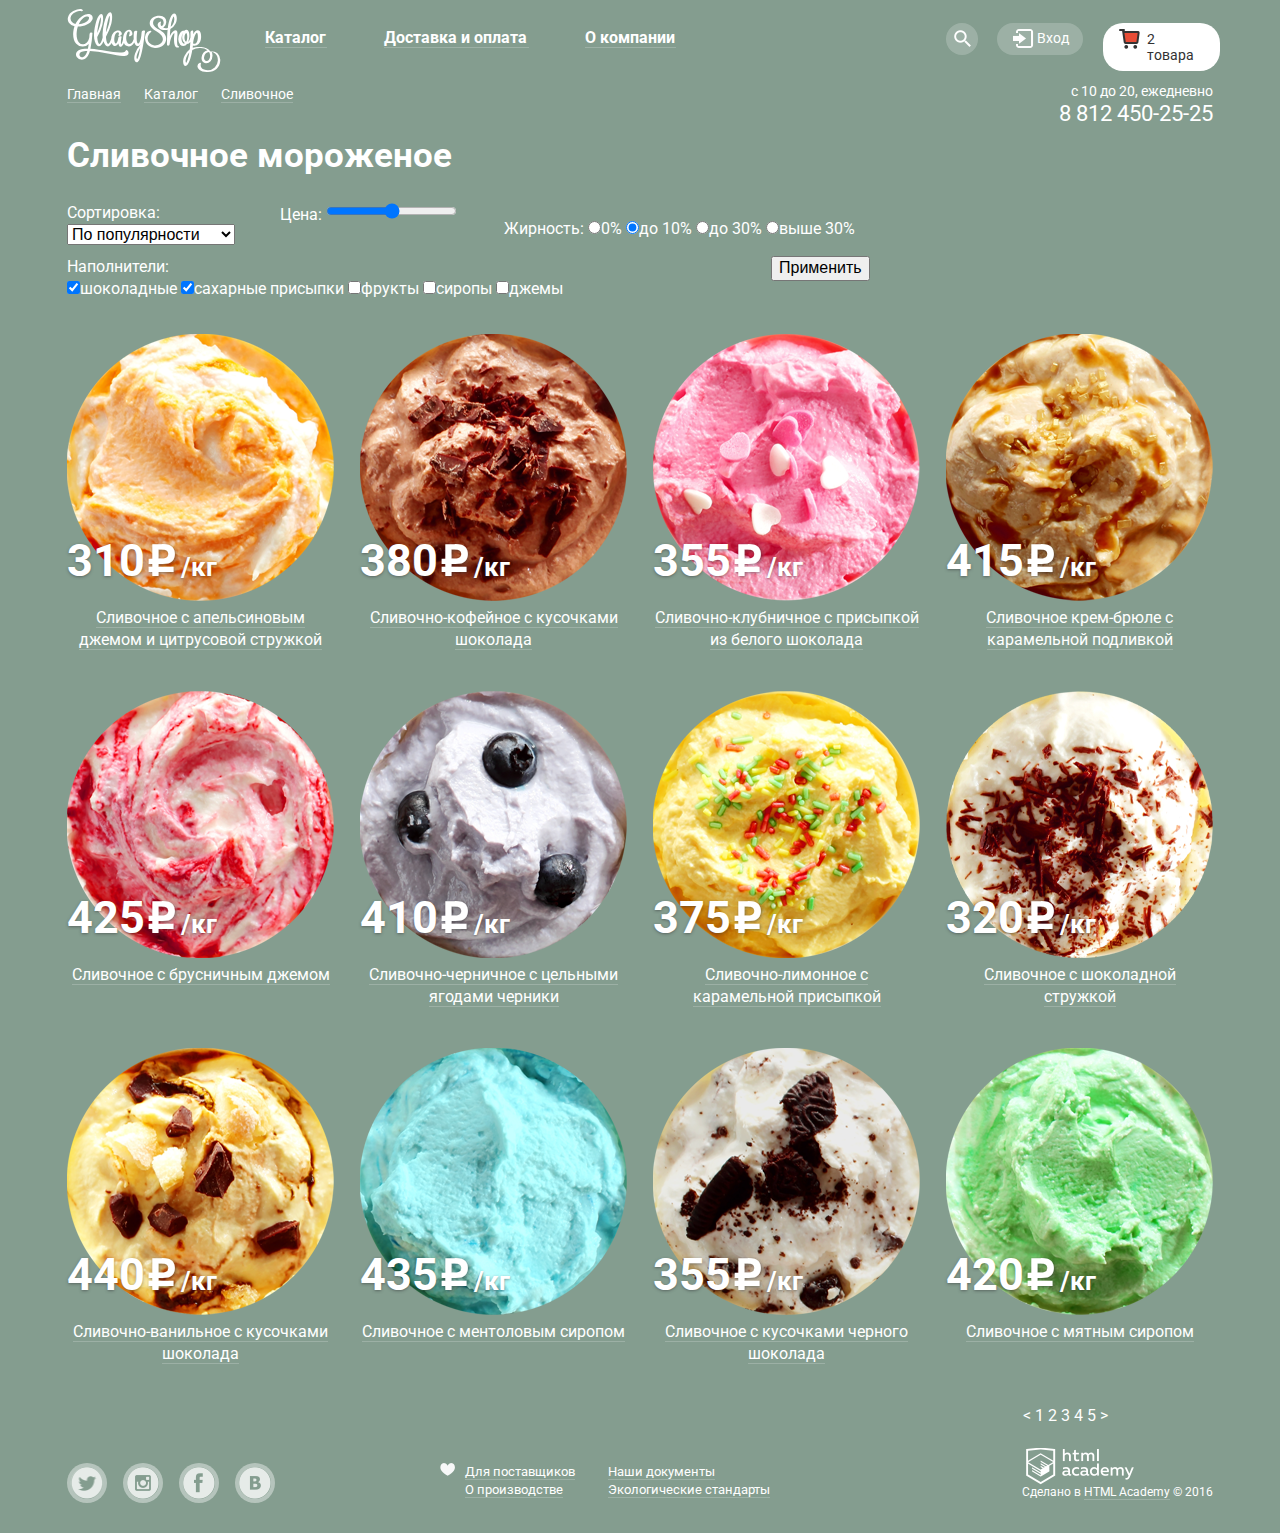
==== catalog.html @ 3d5907eb "исправил по замечаниям" ====
<!DOCTYPE html>
<html lang="ru">
<head>
	<meta charset="utf-8">
	<link href="https://fonts.googleapis.com/css?family=Roboto:400,500,700&amp;subset=cyrillic" rel="stylesheet">
	<link rel="stylesheet" href="css/normalize.css">
	<link rel="stylesheet" href="css/style.css">
	<title>Каталог</title>
</head>
<body>
	<header class="main-header">
	<div class="container clearfix">
		<a href="index.html"><img class="logo" src="img/img-logo.svg" width="154" height="63" alt="Логотип"></a>
		<nav class="main-menu">
			<ul>
					<li>
						<a href="#" class="menu-item menu-catalog">Каталог</a>
					</li>
					<li>
						<a href="#" class="menu-item menu-delivery">Доставка и оплата</a>
					</li>
					<li>
						<a href="#" class="menu-item menu-about-us">О компании</a>
					</li>
			</ul>
		</nav>
		<div class="userbar clearfix">
			<div class="search">
				<a class="search-button" href="#"></a>
				<form class="form" action="#" method="get">
					<input type="text" name="search" placeholder="Что ищем?">
				</form>
			</div>
			<div class="user-block">
				<a class="login" href="#">Вход</a>
				<form class="form" action="#" method="post">
					<input type="email" name="e-mail" placeholder="Электронная почта">
					<input type="password" name="password" placeholder="Пароль">
					<button class="btn enter-btn" type="submit" value="Enter">Войти</button>
						<div class="user-block-option">
							<a href="#">Забыли пароль?</a>
							<a href="#">Новая регистрация</a>
						</div>
				</form>
			</div>
			<div class="basket">
				<a class="full-basket" href="#">2 товара</a>
				<div class="full-basket-table">
					<table>
						<tr>
							<td><input type="checkbox" checked></td>
							<td><img src="#" width="30" height="30" alt="пломбир"></td>
							<td><p>Пломбир с апельсиновым джемом</p></td>
							<td>1,5 кг x 200р</td>
							<td>300 руб.</td>
						</tr>
						<tr>
							<td><input type="checkbox" checked></td>
							<td><img src="#" width="30" height="30" alt="пломбир"></td>
							<td><p>Клубничный пломбир с присыпкой<br>из белого шоколада</p></td>
							<td>1,5 кг x 300р</td>
							<td>450 руб.</td>
						</tr>
					</table>
					<p><b>Итого: 750 руб.</b></p>
					<a class="btn" href="#">Оформить заказ</a>
				</div>
			</div>
			<div class="worktime">
				<span class="time">c 10 до 20, ежедневно<br></span>
				<span class="phone">8 812 450-25-25</span>
			</div>
		</div>
	</div>
	</header>
	<main class="content">
		<div class="container clearfix">
			<ul class="breadcrumbs">
				<li>
					<a href="index.html">Главная</a>
				</li>
				<li>
					<a href="#">Каталог</a>
				</li>
				<li>
					<a href="#">Сливочное</a>
				</li>
			</ul>
			<h1>Сливочное мороженое</h1>
			<div class="filters clearfix">
				<form action="#" method="get">
					<div class="sorting">
						<label>Сортировка:
							<select name="sorting">
								<option value="popularity">По популярности</option>
								<option value="cheap">Сначала недорогие</option>
								<option value="expensive">Сначала дорогие</option>
								<option value="fatness">По жирности</option>
							</select>
						</label>
					</div>
					<div class="price-filter">
						<label>Цена:
							<input type="range" min="0" max="800" step="10">
						</label>
					</div>
					<div class="fatness">
						<p>Жирность:
							<label><input type="radio" name="fatness" value="0%">0%</label>
							<label><input type="radio" name="fatness" value="to 10%" checked>до 10%</label>
							<label><input type="radio" name="fatness" value="to 30%">до 30%</label>
							<label><input type="radio" name="fatness" value="from 30%">выше 30%</label>
						</p>
					</div>
					<div class="toping">
						<div>Наполнители:</div>
							<label><input type="checkbox" name="chocolate" checked>шоколадные</label>
							<label><input type="checkbox" name="sugar" checked>сахарные присыпки</label>
							<label><input type="checkbox" name="fruits">фрукты</label>
							<label><input type="checkbox" name="syrups">сиропы</label>
							<label><input type="checkbox" name="jams">джемы</label>
					</div>
					<button type="submit" value="apply">Применить</button>
				</form>
			</div>
			<div class="goods">
				<article class="item">
					<img src="img/img-item-1-hit.png" width="267" height="267" alt="Апельсиновое">
					<span class="price">310<span class="ruble"></span><span class="weight">/кг</span></span>
					<a href="#">Сливочное с апельсиновым джемом и цитрусовой стружкой</a>
					<a class="btn btn-quick-view" href="#">Быстрый просмотр</a>
				</article><!--
				--><article class="item">
					<img src="img/img-item-2-hit.png" width="267" height="267" alt="Кофейное">
					<span class="price">380<span class="ruble"></span><span class="weight">/кг</span></span>
					<a href="#">Сливочно-кофейное с кусочками шоколада</a>
					<a class="btn btn-quick-view" href="#">Быстрый просмотр</a>
				</article><!--
				--><article class="item">
					<img src="img/img-item-3-hit.png" width="267" height="267" alt="Клубничное">
					<span class="price">355<span class="ruble"></span><span class="weight">/кг</span></span>
					<a href="#">Сливочно-клубничное с присыпкой из белого шоколада</a>
					<a class="btn btn-quick-view" href="#">Быстрый просмотр</a>
				</article><!--
				--><article class="item">
					<img src="img/img-item-4-hit.png" width="267" height="267" alt="Крем-брюле">
					<span class="price">415<span class="ruble"></span><span class="weight">/кг</span></span>
					<a href="#">Сливочное крем-брюле с карамельной подливкой</a>
					<a class="btn btn-quick-view" href="#">Быстрый просмотр</a>
				</article><!--
				--><article class="item">
					<img src="img/img-item-5.png" width="267" height="267" alt="Брусничное">
					<span class="price">425<span class="ruble"></span><span class="weight">/кг</span></span>
					<a href="#">Сливочное с брусничным джемом</a>
					<a class="btn btn-quick-view" href="#">Быстрый просмотр</a>
				</article><!--
				--><article class="item">
					<img src="img/img-item-6.png" width="267" height="267" alt="Черничное">
					<span class="price">410<span class="ruble"></span><span class="weight">/кг</span></span>
					<a href="#">Сливочно-черничное с цельными ягодами черники</a>
					<a class="btn btn-quick-view" href="#">Быстрый просмотр</a>
				</article><!--
				--><article class="item">
					<img src="img/img-item-7.png" width="267" height="267" alt="Лимонное">
					<span class="price">375<span class="ruble"></span><span class="weight">/кг</span></span>
					<a href="#">Сливочно-лимонное с карамельной присыпкой</a>
					<a class="btn btn-quick-view" href="#">Быстрый просмотр</a>
				</article><!--
				--><article class="item">
					<img src="img/img-item-8.png" width="267" height="267" alt="Со стружкой">
					<span class="price">320<span class="ruble"></span><span class="weight">/кг</span></span>
					<a href="#">Сливочное с шоколадной стружкой</a>
					<a class="btn btn-quick-view" href="#">Быстрый просмотр</a>
				</article><!--
				--><article class="item">
					<img src="img/img-item-9.png" width="267" height="267" alt="Ванильное">
					<span class="price">440<span class="ruble"></span><span class="weight">/кг</span></span>
					<a href="#">Сливочно-ванильное с кусочками шоколада</a>
					<a class="btn btn-quick-view" href="#">Быстрый просмотр</a>
				</article><!--
				--><article class="item">
					<img src="img/img-item-10.png" width="267" height="267" alt="Ментоловое">
					<span class="price">435<span class="ruble"></span><span class="weight">/кг</span></span>
					<a href="#">Сливочное с ментоловым сиропом</a>
					<a class="btn btn-quick-view" href="#">Быстрый просмотр</a>
				</article><!--
				--><article class="item">
					<img src="img/img-item-11.png" width="267" height="267" alt="Черный шоколад">
					<span class="price">355<span class="ruble"></span><span class="weight">/кг</span></span>
					<a href="#">Сливочное с кусочками черного шоколада</a>
					<a class="btn btn-quick-view" href="#">Быстрый просмотр</a>
				</article><!--
				--><article class="item">
					<img src="img/img-item-12.png" width="267" height="267" alt="Мятное">
					<span class="price">420<span class="ruble"></span><span class="weight">/кг</span></span>
					<a href="#">Сливочное с мятным сиропом</a>
					<a class="btn btn-quick-view" href="#">Быстрый просмотр</a>
				</article>
			</div>
			<div class="pagination">
				<a class="prev-page disabled" href="#">&lt;</a>
				<a class="page active" href="#">1</a>
				<a class="page" href="#">2</a>
				<a class="page" href="#">3</a>
				<a class="page" href="#">4</a>
				<a class="page" href="#">5</a>
				<a class="next-page" href="#">&gt;</a>
			</div>
		</div>
	</main>
	<footer class="main-footer">
		<div class="container clearfix">
			<section class="footer-social">
				<a class="social-btn social-btn-tw" href="#">Твиттер</a>
				<a class="social-btn social-btn-inst" href="#">Инстаграмм</a>
				<a class="social-btn social-btn-fb" href="#">Фейсбук</a>
				<a class="social-btn social-btn-vk" href="#">Вконтакте</a>
			</section>
			<section class="footer-info">
				<div class="regulations">
						<a href="#" class="heart">Для поставщиков</a>
						<a href="#">О производстве</a>
					</div>
					<div class="about-production">
						<a href="#">Наши документы</a> 
						<a href="#">Экологические стандарты</a>
					</div>
			</section>
			<section class="footer-copyright">
					<span>Сделано в <a href="https://htmlacademy.ru">HTML Academy</a> &copy; 2016</span>
			</section>
		</div>
	</footer>
</body>
</html>
---- css/style.css ----
body {
	min-width: 1200px;
	margin: 0;
	padding: 0;
	font-size: 16px;
	color: #ffffff;
	line-height: 22px;
	font-family: "Roboto", "Arial", sans-serif;
	background-color: #849d8f;
}

body a {
	color: #ffffff;
	text-decoration: none;
	border-bottom: 1px solid rgba(255, 255, 255, 0.2);
}

body > input[type="radio"] {
	display: none;
}

h1, h2 {
	font-size: 35px;
	line-height: 41px;
	font-weight: bold;
}

input,
textarea {
	padding: 0;
	border-width: 1px;
	border-style: solid;
	border-color: #d3d3d2;
	border-image: none;
	font-family: "Roboto", "Arial", sans-serif;
}

:focus {
	outline-width: 0;
}

.btn {
	display: inline-block;
	vertical-align: top;
	color: #ffffff;
	text-decoration: none;
	text-shadow: 0 2px 5px rgba(160, 32, 11, 0.76);
	background: #f26843;
	background:    -moz-linear-gradient(top, #f26843 0%, #e74a35 100%);
	background: -webkit-linear-gradient(top, #f26843 0%, #e74a35 100%);
	background:         linear-gradient(to bottom, #f26843 0%, #e74a35 100%);
	border-radius: 100px;
	box-shadow: 0 2px 2px rgba(172, 16, 0, 0.64);
}

.btn:hover {
	background:    -moz-linear-gradient(top, #f58669 0%, #ec6f5e 100%);
	background: -webkit-linear-gradient(top, #f58669 0%, #ec6f5e 100%);
	background:         linear-gradient(to bottom, #f58669 0%, #ec6f5e 100%);
	box-shadow: 0 2px 2px rgba(172, 16, 0, 1);
}

.btn:active {
	background:    -moz-linear-gradient(top, #d84732 0%, #e1613e 100%);
	background: -webkit-linear-gradient(top, #d84732 0%, #e1613e 100%);
	background:         linear-gradient(to bottom, #d84732 0%, #e1613e 100%);
	box-shadow: inset 0 2px 2px rgba(172, 16, 0, 1);
}

.clearfix::after {
	content: "";
	display: table;
	clear: both;
}

.site-wrapper {
	background: #849d8f url("../img/img-mainphoto-1.png") no-repeat top center;
	transition: background-image 0.5s ease, background-color 0.5s ease;
}

.site-wrapper:before,
.site-wrapper:after {
	content: "";
	visibility: hidden;
}

.site-wrapper:before {
	background-image: url("slide-2.png");
}

.site-wrapper:after {
	background-image: url("slide-3.png");
}

.slider {
	position: relative;
	padding-top: 270px;
	text-align: center;
	color: #ffffff;
	font-size: 18px;
	line-height: 1.2;
}

.slide {
	display: none;
}

.slide-title {
	width: 700px;
	padding-top: 40px;
	margin: 0 auto;
	margin-bottom: 30px;
	font-weight: bold;
	font-size: 60px;
}

.slide-btn {
	padding: 12px 50px;
	font-weight: bold;
	font-size: 31px;
	line-height: 41px;
}

.slider-controls label {
	display: inline-block;
	width: 17px;
	height: 17px;
	margin-right: 8px;
	vertical-align: top;
	background-color: transparent;
	border: 2px solid #ffffff;
	border-radius: 50%;
	cursor: pointer;
}

.slider-controls {
	position: absolute;
	bottom: 25px;
	left: 0;
	z-index: 20;
	font-size: 0;
}

#btn-1:checked ~ .site-wrapper #slide1,
#btn-2:checked ~ .site-wrapper #slide2,
#btn-3:checked ~ .site-wrapper #slide3 {
	display: block;
}

#btn-1:checked ~ .site-wrapper {
	background-color: #849d8f;
	background-image: url("../img/img-mainphoto-1.png");
}

#btn-2:checked ~ .site-wrapper {
	background-color: #8996a6;
	background-image: url("../img/img-mainphoto-2.png");
}

#btn-3:checked ~ .site-wrapper {
	background-color: #9d8b84;
	background-image: url("../img/img-mainphoto-3.png");
}

#btn-1:checked ~ .site-wrapper label[for="btn-1"],
#btn-2:checked ~ .site-wrapper label[for="btn-2"],
#btn-3:checked ~ .site-wrapper label[for="btn-3"] {
	background-color: #ffffff;
}

.container {
	position: relative;
	width: 1146px;
	margin: 0 auto;
	padding: 0 27px;
}

.logo {
	float: left;
	width: 154px;
	padding-top: 9px;
}

.main-menu {
	float: left;
	width: 582px;
	font-weight: bold;
}

.main-menu ul {
	margin-top: 23px;
	margin-left: 30px;
	padding: 0;
	list-style: none;
}

.main-menu li {
	display: inline-block;
	position: relative;
}

.top-menu > li {
	padding-bottom: 5px;
}

.main-menu .menu-item {
	font-size: 16px;
	line-height: 18px;
	display: inline-block;
	margin-right: 27px;
	white-space: nowrap;
	vertical-align: top;
	position: relative;
}

.main-menu a {
	display: block;
	color: #ffffff;
	padding: 6px 13px 6px 14px;
	border-bottom: none;
}

.menu-item:hover {
	border-radius: 20px;
	background: #f8f7f4;
	color: #333333;
	text-decoration: none;
}

.menu-catalog::after {
	content: "";
	position: absolute;
	width: 70%;
	height: 1px;
	background: rgba(255, 255, 255, 0.2);
	bottom: 5px;
	left: 14px;
	right: 13px;
}

.menu-delivery::after {
	content: "";
	position: absolute;
	width: 85%;
	height: 1px;
	background: rgba(255, 255, 255, 0.2);
	bottom: 5px;
	left: 14px;
	right: 13px;
}

.menu-about-us::after {
	content: "";
	position: absolute;
	width: 78%;
	height: 1px;
	background: rgba(255, 255, 255, 0.2);
	bottom: 5px;
	left: 14px;
	right: 13px;
}

.main-menu .sub-menu {
	position: absolute;
	overflow: hidden;
	left: -20px;
	top: 35px;
	z-index: 10;
	margin: 0;
	padding: 0;
	list-style: none;
	background: #f8f7f4;
	border-radius: 5px;
	display: none;
}

.main-menu li:hover .sub-menu {
	display: block;
}

.sub-menu li {
	display: block;
	text-decoration: none;
	font-size: 14px;
	line-height: 16px;
	font-weight: normal;
}

.main-menu .sub-menu a {
	color: #333333;
	display: block;
	width: 109px;
	font-size: 14px;
	line-height: 16px;
	padding-top: 12px;
	padding-bottom: 14px;
	padding-left: 21px;
}

.sub-menu li:first-child {
	border-bottom: 1px solid #d1d0ce;
	font-weight: bold;
}

.sub-menu a:hover {
	background: #fbded7;
}

.sub-menu a:active {
	background: #f6b5a5;
}

.userbar {
	float: right;
	width: 267px;
	position: relative;
}

.userbar a {
	border-bottom: none;
}

.search {
	float: left;
	position: relative;
	width: 32px;
	margin-top: 23px;
	margin-right: 19px;
}

.search:hover .form {
	display: block;
}

.search-button {
	display: block;
	width: 32px;
	height: 32px;
	background-color: rgba(255, 255, 255, 0.2);
	border-radius: 50%;
	background-image: url("../img/sprite.png");
	background-position: -12px -614px;
	text-decoration: none;
}

.search-button:hover {
	background-color: #f8f7f4;
	background-image: url("../img/sprite.png");
	background-position: -12px -651px;
}

.search .form {
	background: #f8f7f4;
	position: absolute;
	width: 341px;
	right: 0;
	border-radius: 5px;
	z-index: 25;
	display: none;
}

[placeholder="Что ищем?"] {
	font-size: 14px;
	width: 279px;
	line-height: 24px;
	padding: 10px 15px 12px 15px;
	margin: 20px 15px;
	border-radius: 5px;
}

.user-block {
	float: left;
	width: 60px;
	margin-top: 23px;
}

.login {
	position: relative;
	display: inline-block;
	vertical-align: middle;
	width: 32px;
	font-size: 14px;
	line-height: 16px;
	padding: 7px 14px 9px 40px;
	background-color: rgba(255, 255, 255, 0.2);
	border-radius: 20px;
}

.login::before {
	content: "";
	position: absolute;
	top: 6px;
	left: 16px;
	width: 21px;
	height: 20px;
	background: transparent url("../img/sprite.png");
	background-position: -20px -485px;
}

.login:hover {
	background-color: #f8f7f4;
	color: #323232;
}

.login:hover::before {
	background: url("../img/sprite.png");
	background-position: -20px -524px;
}

.user-block .form {
	background: #f8f7f4;
	position: absolute;
	width: 278px;
	right: 131px;
	border-radius: 5px;
	z-index: 25;
	display: none;
	padding: 20px 17px 20px 19px;
}

.enter-btn {
	float: left;
	width: 100px;
	font-size: 18px;
    line-height: 24px;
    font-weight: bold;
    border: 0;
    margin-right: 15px;
    padding: 16px 25px 12px 25px;
}

.user-block input {
	margin-bottom: 20px;
}

[placeholder="Электронная почта"],
[placeholder="Пароль"] {
	font-size: 14px;
	width: 241px;
	line-height: 24px;
	padding: 10px 15px 12px 15px;
	border-radius: 5px;
}

.user-block-option a {
	display: block;
	float: right;
	color: #323232;
	font-size: 13px;
	line-height: 24px;
	width: 143px;
	text-decoration: underline;
}

.user-block:hover .form {
	display: block;
}

.basket {
	float: right;
	width: 67px;
	margin-top: 23px;
	margin-left: 10px;
	margin-right: 43px;
}

.basket-button {
	position: relative;
	display: inline-block;
	vertical-align: middle;
	width: 32px;
	font-size: 14px;
	line-height: 16px;
	padding: 9px 34px 8px 45px;
	background-color: rgba(255, 255, 255, 0.2);
	border-radius: 20px;
}

.basket-button::before {
	content: "";
	position: absolute;
	top: 6px;
	left: 16px;
	width: 21px;
	height: 20px;
	background: transparent url("../img/sprite.png");
	background-position: -20px -228px;
}

.basket-button:hover::before {
	background: url("../img/sprite.png");
	background-position: -20px -268px;
}

.basket-button:hover {
	background-color: #f8f7f4;
	color: #323232;
}

.full-basket {
	position: relative;
	display: inline-block;
	vertical-align: middle;
	width: 57px;
	font-size: 14px;
	line-height: 16px;
	padding: 8px 16px 8px 44px;
	color: #323232;
	background-color: rgba(255, 255, 255, 1);
	border-radius: 20px;
}

.full-basket::before {
	content: "";
	position: absolute;
	top: 6px;
	left: 16px;
	width: 21px;
	height: 20px;
	background: transparent url("../img/sprite.png");
	background-position: -20px -360px;
}

.full-basket-table {
	display: none;
}

.worktime {
	position: absolute;
	top: 51px;
	right: 0;
	width: 165px;
	font-size: 14px;
	margin-top: 29px;
	text-align: right;
}

.time {
	line-height: 16px;
}

.phone {
	font-size: 22px;
	line-height: 24px;
}

.breadcrumbs li {
	display: inline-block;
	vertical-align: top;
	margin-bottom: 10px;
	margin-right: 20px;
}

.breadcrumbs {
	font-size: 14px;
	line-height: 16px;
	list-style: none;
	padding: 0;
}

.filters {
	margin-bottom: 34px;
}

.content h1 {
	margin-bottom: 26px;
}

.sorting {
	display: inline-block;
	vertical-align: top;
	width: 195px;
	margin-right: 14px;
}

.price-filter {
	display: inline-block;
	vertical-align: top;
	width: 220px;
}

.fatness {
	display: inline-block;
	vertical-align: top;
}

.toping {
	display: inline-block;
	vertical-align: top;
	width: 700px;
}

.raspberries {
	float: left;
	width: 560px;
	margin-top: 40px;
	margin-bottom: 39px;
	background: #D03641 url("../img/bg-raspberry.jpg") no-repeat;
	border-radius: 15px;
}
.raspberries h2 {
	margin: 0;
	padding-top: 19px;
	padding-left: 21px;
}

.raspberries p {
	font-size: 18px;
	margin: 0;
	padding-top: 22px;
	padding-left: 21px;
	padding-right: 30px;
}

.rasp-btn {
	font-size: 18px;
	line-height: 24px;
	font-weight: bold;
	margin-top: 45px;
	margin-bottom: 23px;
	margin-left: 372px;
	padding: 12px 22px 15px 22px;
}

.chocolate {
	float: right ;
	width: 560px;
	margin-top: 40px;
	margin-bottom: 39px;
	background: #B95B32 url("../img/bg-chocolate.jpg") no-repeat;
	border-radius: 15px;
}

.chocolate h2 {
	margin: 0;
	padding-top: 19px;
	padding-left: 21px;
}

.chocolate p {
	font-size: 18px;
	margin: 0;
	padding-top: 22px;
	padding-left: 21px;
}

.choco-btn {
	font-size: 18px;
	line-height: 24px;
	font-weight: bold;
	margin-top: 45px;
	margin-bottom: 23px;
	margin-left: 349px;
	padding: 11px 21px 15px 21px;
}

.goods .item {
	display: inline-block;
	position: relative;
	width: 267px;
	vertical-align: top;
	margin-right: 26px;
	margin-bottom: 40px;
	z-index: 5;
	text-align: center;
}

.goods .item:hover {
	z-index: 6;
}

.item:hover .btn {
	display: block;
}

.item img {
	position: relative;
}

.goods .item::before {
	display: none;
	content: "";
	position: absolute;
	background: rgba(255, 255, 255, 0.6);
	box-shadow: 0px 20px 20px 0px rgba(0, 0, 0, 0.4);
	opacity: 0.3;
	top: -6px;
	bottom: -86px;
	left: -13px;
	right: -13px;
}

.goods .item:hover::before {
	display: block;
}

.goods .item:nth-child(4n) {
	margin-right: 0;
}

.hit {
	position: absolute;
	width: 61px;
	height: 61px;
	background: url("../img/img-hit.png") no-repeat;
	z-index: 10;
}

.item .price {
	position: absolute;
	left: 0;
	font-size: 45px;
	font-weight: bold;
	text-align: left;
	text-shadow: 0px 1px 3px rgba(49, 50, 53, 0.5);
	top: 216px;
	z-index: 15;
}

.item .ruble {
	font-size: 0;
	position: absolute;
	top: -7px;
	left: 80px;
	width: 32px;
	height: 37px;
	background: url("../img/icon-rub.svg") no-repeat;
	z-index: 15;
}

.weight {
	font-size: 26px;
	margin-left: 36px;
}

span + a:hover {
	color: #ffbc9e;
	border-bottom: 1px solid rgba(255, 188, 158, 0.2);
}

.btn-quick-view {
	display: none;
	position: absolute;
	left: 50%;
	bottom: -65px;
	margin-left: -100px;
	font-size: 18px;
	line-height: 24px;
	font-weight: bold;
	padding: 14px 17px;
}

.shop {
	background: #FFF9CB url("../img/bg-waffle.jpg") repeat;
	border-radius: 15px;
	margin-bottom: 40px;
}

.shop h2 {
	color: #323232;
	font-size: 24px;
	font-weight: medium;
	line-height: 30px;
	padding-top: 20px;
	padding-left: 20px;
}

.technology {
	position: relative;
	color: #323232;
	font-size: 16px;
	line-height: 22px;
	display: inline-block;
	vertical-align: top;
	width: 484px;
	padding-left: 75px;
}

.icecream::before {
	content: "";
	position: absolute;
	top: 5px;
	left: 20px;
	width: 49px;
	height: 49px;
	background: transparent url("../img/sprite.png");
	background-position: -20px -764px;
}

.leaf::before {
	content: "";
	position: absolute;
	top: 80px;
	left: 20px;
	width: 49px;
	height: 49px;
	background: transparent url("../img/sprite.png");
	background-position: -20px -833px;
}

.cow::before {
	content: "";
	position: absolute;
	top: 5px;
	left: 20px;
	width: 49px;
	height: 49px;
	background: transparent url("../img/sprite.png");
	background-position: -20px -694px;
}

.termometr::before {
	content: "";
	position: absolute;
	top: 80px;
	left: 20px;
	width: 49px;
	height: 49px;
	background: transparent url("../img/sprite.png");
	background-position: -20px -902px;
}

.blog {
	color: black;
	float: left;
	width: 560px;
	min-height: 220px;
	margin-right: 26px;
	background: #EAD8E9 url("../img/bg-blog.jpg") no-repeat;
	border-radius: 15px;
}

.blog p {
	margin: 0;
	padding-top: 24px;
	padding-left: 20px;
}

.blog a {
	display: block;
	color: #323232;
	font-size: 24px;
	line-height: 30px;
	font-weight: bold;
	text-decoration: underline;
	border: none;
	padding-left: 21px;
	margin-top: 8px;
}

.blog a:hover {
	color: #ffbc9e;
}

.subscribe {
	float: right;
	width: 560px;
	margin-bottom: 40px;
	background: url("../img/bg-subscribe.jpg") repeat;
	border-radius: 15px;
}

.subscribe-wrapper {
	background: #f8f7f4;
	margin: 5px 5px 5px 6px;
	border-radius: 15px;
}

.subscribe p {
	line-height: 18px;
	color: #5a5a5a;
	margin: 0;
	padding: 31px 27px 40px 27px;
}

.subscribe form {
	width: 534px;
	padding: 0px 0px 33px 26px;
}

.e-mail {
	font-size: 16px;
	line-height: 24px;
	width: 366px;
	padding: 10px 14px;
	box-sizing: border-box;
	margin-right: 10px;
	border-radius: 5px;
}

.send-btn {
	font-size: 18px;
	line-height: 24px;
	font-weight: bold;
	border: 0;
	margin-right: 14px;
	padding: 14px 19px;
}

.map {
	margin: 0 auto;
	width: 100%;
	height: auto;
	background: url("../img/img-map.jpg") no-repeat;
}

.feedback {
	position: absolute;
	width: 302px;
	top: -390px;
	right: 27px;
	background: rgba(255, 255, 255, 0.98);
	color: #323232;
	border-radius: 15px;
}

.feedback p {
	width: 221px;
	font-size: 14px;
	line-height: 20px;
	margin: 0;
	padding-top: 30px;
	padding-left: 25px;
}

.feedback b {
	font-size: 18px;
	line-height: 24px;
}

.feedback-btn {
	font-size: 18px;
	line-height: 24px;
	font-weight: bold;
	margin: 25px 24px 29px 24px;
	padding: 10px 28px 13px 28px;
}

.feedback-form {
	position: absolute;
	display: none;
	z-index: 110;
	top: 338px;
	left: 50%;
	width: 477px;
	padding-top: 22px;
	padding-left: 24px;
	margin-left: -239px;
	color: #323232;
	background: #f8f7f4;
	border-radius: 15px;
	box-sizing: border-box;
}

.overlay {
	display: none;
	position: fixed;
	top: 0;
	left: 0;
	z-index: 100;
	width: 100%;
	height: 100%;
	background: rgba(0, 0, 0, 0.5);
}

.feedback-form-close {
	position: absolute;
	top: 15px;
	right: 15px;
	width: 18px;
	height: 17px;
	font-size: 0;
	border: 0;
	background: #f8f7f4;
	cursor: pointer;
}

.feedback-form h2 {
	font-size: 24px;
	line-height: 28px;
	margin: 0;
	margin-bottom: 23px;

}
.feedback-form-close::before,
.feedback-form-close::after {
	content: "";
	position: absolute;
	top: 7px;
	right: -3px;
	width: 24px;
	height: 3px;
	background-color: #060606;
	border-radius: 1px;
}

.feedback-form-close::before {
	transform: rotate(45deg);
}

.feedback-form-close::after {
	transform: rotate(-45deg);
}

.feedback-form input[type="text"],
.feedback-form input[type="email"],
.feedback-form textarea {
	font-size: 16px;
	line-height: 24px;
	padding: 11px 14px;
	border-radius: 5px;
}

.feedback-form input {
	width: 237px;
	margin-bottom: 20px;
}

.feedback-form textarea {
	width: 399px;
	height: 155px;
}

.send-feedback-btn {
	font-size: 18px;
	line-height: 24px;
	float: right;
	width: 139px;
	margin: 0;
	padding: 11px 24px 13px 24px;
	border: 0;
	cursor: pointer;
	margin-top: 24px;
	margin-bottom: 27px;
	margin-right: 24px;
}

.pagination {
	float: right;
	width: 190px;
}

.pagination a {
	border: none;
}

.main-footer {
	padding-top: 36px;
	padding-bottom: 30px;
}

.footer-social {
	float: left;
	width: 267px;
	margin-right: 26px;
}

.footer-info {
	position: relative;
	font-size: 13px;
	line-height: 18px;
	float: left;
	display: block;
	vertical-align: top;
	padding-left: 105px;
	width: 455px;
}

.footer-info a:hover {
	color: #ffbc9e;
	border-bottom: 1px solid rgba(255, 188, 158, 0.2);
}

.heart::before {
	content: "";
	position: absolute;
	left: 80px;
	width: 15px;
	height: 13px;
	background: transparent url("../img/sprite.png");
	background-position: -20px -400px;
}

.regulations {
	float: left;
	width: 117px;
}

.about-production {
	float: left;
	width: 170px;
	margin-left: 26px;
}

.footer-copyright {
	position: relative;
	top: 20px;
	float: right;
	width: 267px;
	font-size: 12px;
	line-height: 18px;
	text-align: right;
	vertical-align: bottom;
}

.footer-copyright::before {
	content: "";
	position: absolute;
	top: -35px;
	left: 80px;
	width: 108px;
	height: 38px;
	background: transparent url("../img/sprite.png");
	background-position: -20px -564px;
}

.footer-copyright a:hover {
	color: #ffbc9e;
	border-bottom: 1px solid rgba(255, 188, 158, 0.2);
}

.social-btn {
	display: inline-block;
	width: 32px;
	height: 32px;
	margin-right: 12px;
	font-size: 0;
	vertical-align: middle;
	text-decoration: none;
	vertical-align: top;
	background: url("../img/sprite.png") no-repeat;
	opacity: 0.8;
	border-radius: 50%;
	border: 4px solid rgba(255, 255, 255, 0.5);
}

.social-btn-tw {
	background-position: -10.5px -114px;
}

.social-btn-inst {
	background-position: -10px -62px;
}

.social-btn-fb {
	background-position: -10px -10px;
}

.social-btn-vk {
	background-position: -10px -166px;
}

/*тут будут тени при нажатии*/
.social-btn:hover {
	opacity: 1;
}

.social-btn:active {

}
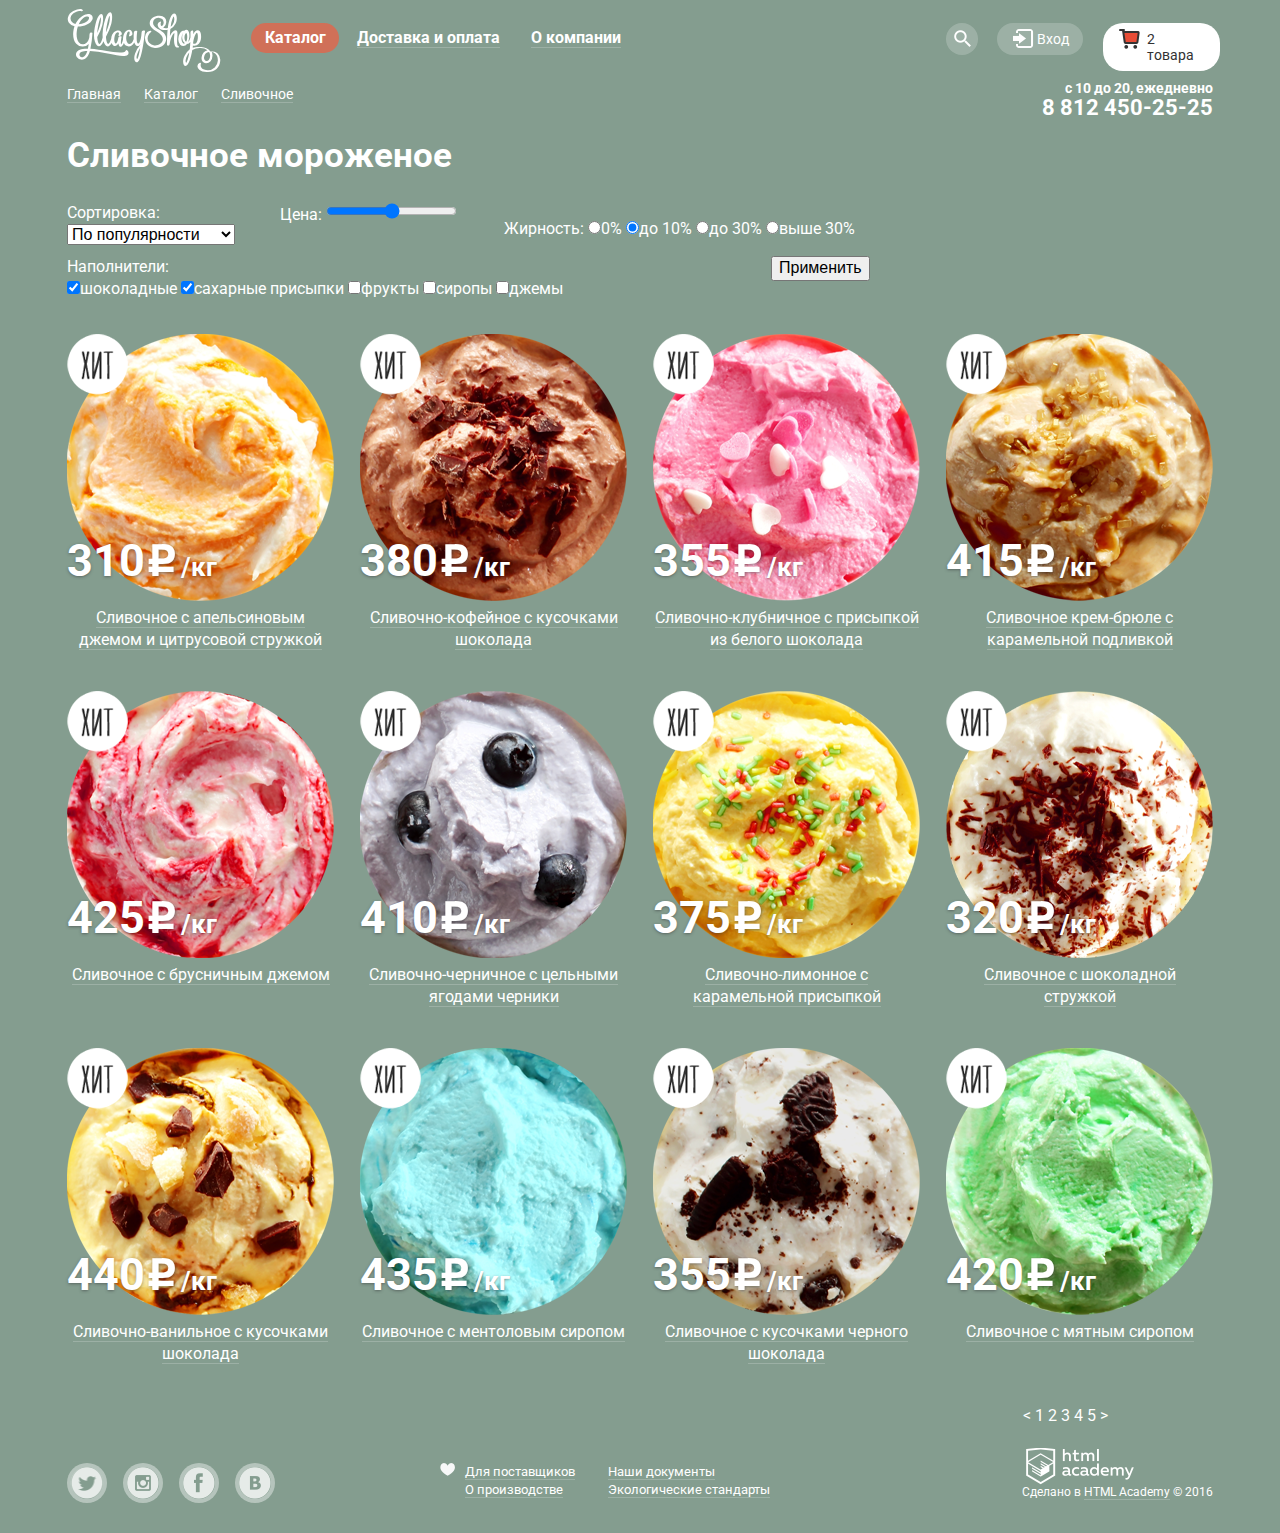
==== commit d51e6108: "исправил по комментариям, сделал все кроме Js формы фидбека и эффекта нажатия кнопок соц.сетей" ====
--- a/catalog.html
+++ b/catalog.html
@@ -14,13 +14,13 @@
 		<nav class="main-menu">
 			<ul>
 					<li>
-						<a href="#" class="menu-item menu-catalog">Каталог</a>
+						<a href="#" class="menu-item active">Каталог</a>
 					</li>
 					<li>
-						<a href="#" class="menu-item menu-delivery">Доставка и оплата</a>
+						<a href="#" class="menu-item">Доставка и оплата</a>
 					</li>
 					<li>
-						<a href="#" class="menu-item menu-about-us">О компании</a>
+						<a href="#" class="menu-item">О компании</a>
 					</li>
 			</ul>
 		</nav>
@@ -67,8 +67,8 @@
 				</div>
 			</div>
 			<div class="worktime">
-				<span class="time">c 10 до 20, ежедневно<br></span>
-				<span class="phone">8 812 450-25-25</span>
+				<div class="time">c 10 до 20, ежедневно</div>
+				<div class="phone">8 812 450-25-25</div>
 			</div>
 		</div>
 	</div>
@@ -83,7 +83,7 @@
 					<a href="#">Каталог</a>
 				</li>
 				<li>
-					<a href="#">Сливочное</a>
+					<a>Сливочное</a>
 				</li>
 			</ul>
 			<h1>Сливочное мороженое</h1>
@@ -199,7 +199,7 @@
 			</div>
 			<div class="pagination">
 				<a class="prev-page disabled" href="#">&lt;</a>
-				<a class="page active" href="#">1</a>
+				<a class="page" href="#">1</a>
 				<a class="page" href="#">2</a>
 				<a class="page" href="#">3</a>
 				<a class="page" href="#">4</a>
--- a/css/style.css
+++ b/css/style.css
@@ -9,7 +9,7 @@
 	background-color: #849d8f;
 }
 
-body a {
+a {
 	color: #ffffff;
 	text-decoration: none;
 	border-bottom: 1px solid rgba(255, 255, 255, 0.2);
@@ -31,7 +31,6 @@
 	border-width: 1px;
 	border-style: solid;
 	border-color: #d3d3d2;
-	border-image: none;
 	font-family: "Roboto", "Arial", sans-serif;
 }
 
@@ -51,6 +50,7 @@
 	background:         linear-gradient(to bottom, #f26843 0%, #e74a35 100%);
 	border-radius: 100px;
 	box-shadow: 0 2px 2px rgba(172, 16, 0, 0.64);
+	border-bottom: none;
 }
 
 .btn:hover {
@@ -141,6 +141,11 @@
 	font-size: 0;
 }
 
+.slider-controls label:hover {
+	border: 2px solid #ffffff;
+	background-color: rgba(255, 255, 255, 0.5);
+}
+
 #btn-1:checked ~ .site-wrapper #slide1,
 #btn-2:checked ~ .site-wrapper #slide2,
 #btn-3:checked ~ .site-wrapper #slide3 {
@@ -207,7 +212,6 @@
 	font-size: 16px;
 	line-height: 18px;
 	display: inline-block;
-	margin-right: 27px;
 	white-space: nowrap;
 	vertical-align: top;
 	position: relative;
@@ -227,32 +231,9 @@
 	text-decoration: none;
 }
 
-.menu-catalog::after {
-	content: "";
-	position: absolute;
-	width: 70%;
-	height: 1px;
-	background: rgba(255, 255, 255, 0.2);
-	bottom: 5px;
-	left: 14px;
-	right: 13px;
-}
-
-.menu-delivery::after {
-	content: "";
-	position: absolute;
-	width: 85%;
-	height: 1px;
-	background: rgba(255, 255, 255, 0.2);
-	bottom: 5px;
-	left: 14px;
-	right: 13px;
-}
-
-.menu-about-us::after {
-	content: "";
-	position: absolute;
-	width: 78%;
+.menu-item::after {
+	content: "";
+	position: absolute;
 	height: 1px;
 	background: rgba(255, 255, 255, 0.2);
 	bottom: 5px;
@@ -278,6 +259,24 @@
 	display: block;
 }
 
+.main-menu .active {
+	border-radius: 20px;
+	background: #d07058;
+	color: #ffffff;
+	padding: 6px 13px 6px 14px;
+}
+
+/* это кажется костылем, 1:30 ночи, делаю чтобы попробовать;*/ 
+.active::after {
+	content: "";
+	position: absolute;
+	height: 0px;
+	background: rgb(208, 112, 88);
+	bottom: 5px;
+	left: 14px;
+	right: 13px;
+}
+
 .sub-menu li {
 	display: block;
 	text-decoration: none;
@@ -286,7 +285,7 @@
 	font-weight: normal;
 }
 
-.main-menu .sub-menu a {
+.sub-menu a {
 	color: #333333;
 	display: block;
 	width: 109px;
@@ -326,6 +325,7 @@
 	width: 32px;
 	margin-top: 23px;
 	margin-right: 19px;
+	padding-bottom: 5px;
 }
 
 .search:hover .form {
@@ -345,7 +345,6 @@
 
 .search-button:hover {
 	background-color: #f8f7f4;
-	background-image: url("../img/sprite.png");
 	background-position: -12px -651px;
 }
 
@@ -354,12 +353,13 @@
 	position: absolute;
 	width: 341px;
 	right: 0;
+	top: 37px;
 	border-radius: 5px;
 	z-index: 25;
 	display: none;
 }
 
-[placeholder="Что ищем?"] {
+.search input[type="text"] {
 	font-size: 14px;
 	width: 279px;
 	line-height: 24px;
@@ -372,6 +372,7 @@
 	float: left;
 	width: 60px;
 	margin-top: 23px;
+	padding-bottom: 5px;
 }
 
 .login {
@@ -381,7 +382,7 @@
 	width: 32px;
 	font-size: 14px;
 	line-height: 16px;
-	padding: 7px 14px 9px 40px;
+	padding: 8px 14px 8px 40px;
 	background-color: rgba(255, 255, 255, 0.2);
 	border-radius: 20px;
 }
@@ -412,6 +413,7 @@
 	position: absolute;
 	width: 278px;
 	right: 131px;
+	top: 60px;
 	border-radius: 5px;
 	z-index: 25;
 	display: none;
@@ -426,7 +428,8 @@
     font-weight: bold;
     border: 0;
     margin-right: 15px;
-    padding: 16px 25px 12px 25px;
+    padding: 12px 25px 12px 25px;
+    cursor: pointer;
 }
 
 .user-block input {
@@ -452,6 +455,10 @@
 	text-decoration: underline;
 }
 
+.user-block-option a:hover {
+	color: #e84d37;
+}
+
 .user-block:hover .form {
 	display: block;
 }
@@ -471,7 +478,7 @@
 	width: 32px;
 	font-size: 14px;
 	line-height: 16px;
-	padding: 9px 34px 8px 45px;
+	padding: 8px 34px 8px 45px;
 	background-color: rgba(255, 255, 255, 0.2);
 	border-radius: 20px;
 }
@@ -488,7 +495,6 @@
 }
 
 .basket-button:hover::before {
-	background: url("../img/sprite.png");
 	background-position: -20px -268px;
 }
 
@@ -529,7 +535,7 @@
 	position: absolute;
 	top: 51px;
 	right: 0;
-	width: 165px;
+	width: 267px;
 	font-size: 14px;
 	margin-top: 29px;
 	text-align: right;
@@ -537,11 +543,13 @@
 
 .time {
 	line-height: 16px;
+	font-weight: bold;
 }
 
 .phone {
 	font-size: 22px;
 	line-height: 24px;
+	font-weight: bold;
 }
 
 .breadcrumbs li {
@@ -590,68 +598,52 @@
 	width: 700px;
 }
 
-.raspberries {
-	float: left;
+.banners {
 	width: 560px;
 	margin-top: 40px;
 	margin-bottom: 39px;
-	background: #D03641 url("../img/bg-raspberry.jpg") no-repeat;
 	border-radius: 15px;
 }
-.raspberries h2 {
+
+.banners h2 {
 	margin: 0;
 	padding-top: 19px;
 	padding-left: 21px;
 }
 
-.raspberries p {
+.banners p {
 	font-size: 18px;
+	font-weight: bold;
 	margin: 0;
 	padding-top: 22px;
 	padding-left: 21px;
-	padding-right: 30px;
-}
-
-.rasp-btn {
+}
+
+.banners .btn {
 	font-size: 18px;
 	line-height: 24px;
 	font-weight: bold;
 	margin-top: 45px;
 	margin-bottom: 23px;
+	padding: 14px 22px;
+}
+
+.raspberries {
+	float: left;
+	background: #D03641 url("../img/bg-raspberry.jpg") no-repeat;
+}
+
+.rasp-btn {
 	margin-left: 372px;
-	padding: 12px 22px 15px 22px;
 }
 
 .chocolate {
 	float: right ;
-	width: 560px;
-	margin-top: 40px;
-	margin-bottom: 39px;
 	background: #B95B32 url("../img/bg-chocolate.jpg") no-repeat;
-	border-radius: 15px;
-}
-
-.chocolate h2 {
-	margin: 0;
-	padding-top: 19px;
-	padding-left: 21px;
-}
-
-.chocolate p {
-	font-size: 18px;
-	margin: 0;
-	padding-top: 22px;
-	padding-left: 21px;
 }
 
 .choco-btn {
-	font-size: 18px;
-	line-height: 24px;
-	font-weight: bold;
-	margin-top: 45px;
-	margin-bottom: 23px;
 	margin-left: 349px;
-	padding: 11px 21px 15px 21px;
 }
 
 .goods .item {
@@ -698,8 +690,11 @@
 	margin-right: 0;
 }
 
-.hit {
-	position: absolute;
+.item::after {
+	content: "";
+	position: absolute;
+	left: 0px;
+	top: 0px;
 	width: 61px;
 	height: 61px;
 	background: url("../img/img-hit.png") no-repeat;
@@ -750,6 +745,10 @@
 	padding: 14px 17px;
 }
 
+.item:hover a {
+	border: none;
+}
+
 .shop {
 	background: #FFF9CB url("../img/bg-waffle.jpg") repeat;
 	border-radius: 15px;
@@ -759,7 +758,8 @@
 .shop h2 {
 	color: #323232;
 	font-size: 24px;
-	font-weight: medium;
+	font-weight: 500;
+	margin: 0;
 	line-height: 30px;
 	padding-top: 20px;
 	padding-left: 20px;
@@ -772,51 +772,39 @@
 	line-height: 22px;
 	display: inline-block;
 	vertical-align: top;
-	width: 484px;
+	width: 482px;
 	padding-left: 75px;
 }
 
-.icecream::before {
-	content: "";
-	position: absolute;
-	top: 5px;
-	left: 20px;
+.picture::before {
+	content: "";
+	position: absolute;
 	width: 49px;
 	height: 49px;
 	background: transparent url("../img/sprite.png");
+}
+
+.icecream::before {
+	top: 5px;
+	left: 20px;
 	background-position: -20px -764px;
 }
 
 .leaf::before {
-	content: "";
-	position: absolute;
 	top: 80px;
 	left: 20px;
-	width: 49px;
-	height: 49px;
-	background: transparent url("../img/sprite.png");
 	background-position: -20px -833px;
 }
 
 .cow::before {
-	content: "";
-	position: absolute;
 	top: 5px;
 	left: 20px;
-	width: 49px;
-	height: 49px;
-	background: transparent url("../img/sprite.png");
 	background-position: -20px -694px;
 }
 
 .termometr::before {
-	content: "";
-	position: absolute;
 	top: 80px;
 	left: 20px;
-	width: 49px;
-	height: 49px;
-	background: transparent url("../img/sprite.png");
 	background-position: -20px -902px;
 }
 
@@ -838,6 +826,7 @@
 
 .blog a {
 	display: block;
+	width: 283px;
 	color: #323232;
 	font-size: 24px;
 	line-height: 30px;
@@ -849,7 +838,7 @@
 }
 
 .blog a:hover {
-	color: #ffbc9e;
+	color: #e84d37;
 }
 
 .subscribe {
@@ -895,6 +884,7 @@
 	border: 0;
 	margin-right: 14px;
 	padding: 14px 19px;
+	cursor: pointer;
 }
 
 .map {
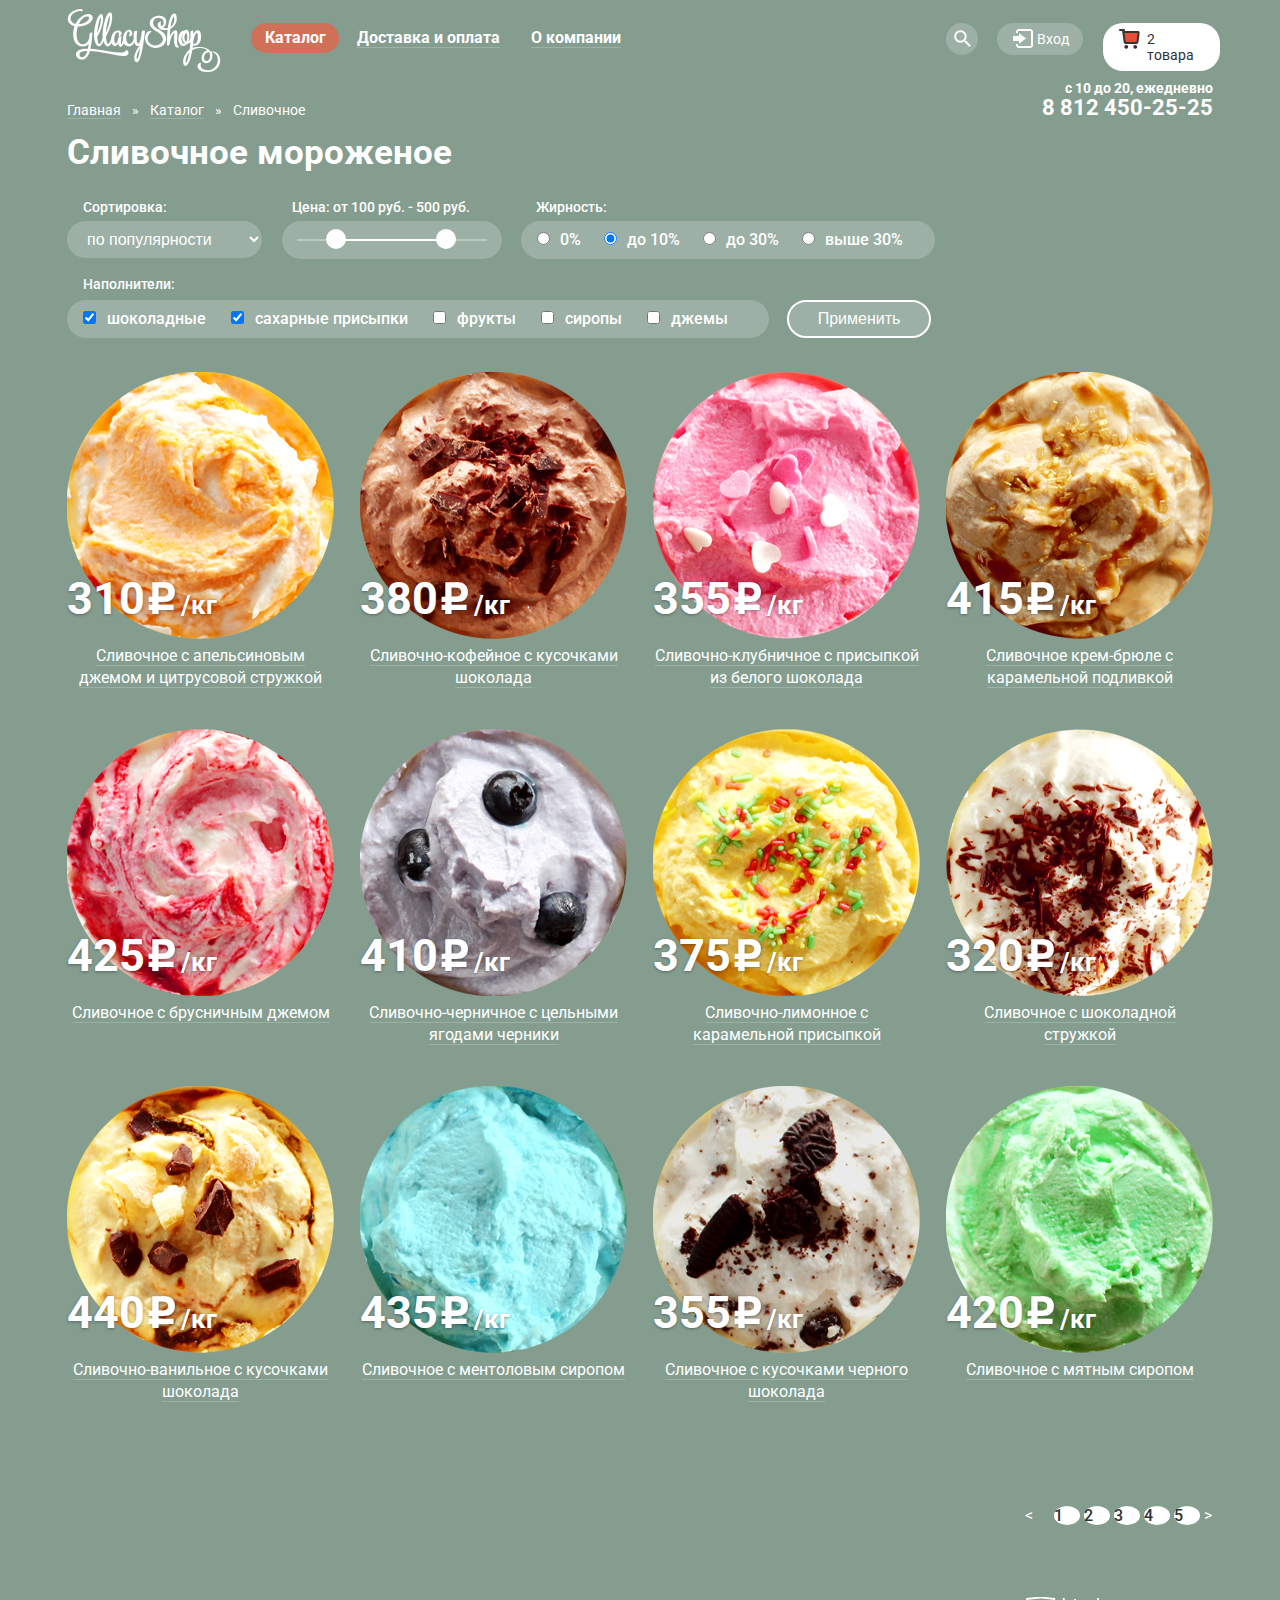
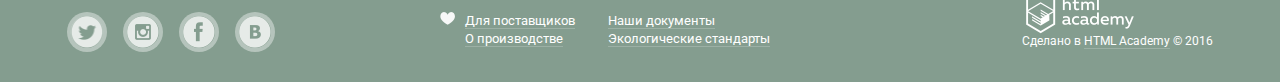
==== commit 8fd75313: "заканчиваем понемного" ====
--- a/catalog.html
+++ b/catalog.html
@@ -46,24 +46,34 @@
 			<div class="basket">
 				<a class="full-basket" href="#">2 товара</a>
 				<div class="full-basket-table">
-					<table>
+					<table class="checkout">
 						<tr>
-							<td><input type="checkbox" checked></td>
-							<td><img src="#" width="30" height="30" alt="пломбир"></td>
+							<td>
+							<label class="login-checkbox">
+								<input type="checkbox" name="remember" checked>
+								<span class="checkbox-indicator"></span>
+							</label>
+							</td>
+							<td><img src="img/img-item-1-hit.png" width="33" height="33" alt="пломбир"></td>
 							<td><p>Пломбир с апельсиновым джемом</p></td>
-							<td>1,5 кг x 200р</td>
+							<td>1,5 кг x<span class="constanta"> 200р</span></td>
 							<td>300 руб.</td>
 						</tr>
 						<tr>
-							<td><input type="checkbox" checked></td>
-							<td><img src="#" width="30" height="30" alt="пломбир"></td>
+							<td>
+							<label class="login-checkbox">
+								<input type="checkbox" name="remember" checked>
+								<span class="checkbox-indicator"></span>
+							</label>
+							</td>
+							<td><img src="img/img-item-3-hit.png" width="33" height="33" alt="пломбир"></td>
 							<td><p>Клубничный пломбир с присыпкой<br>из белого шоколада</p></td>
-							<td>1,5 кг x 300р</td>
+							<td>1,5 кг x<span class="constanta"> 300р</span></td>
 							<td>450 руб.</td>
 						</tr>
 					</table>
-					<p><b>Итого: 750 руб.</b></p>
-					<a class="btn" href="#">Оформить заказ</a>
+					<p class="total">Итого: 750 руб.</p>
+					<a class="btn checkout-btn" href="#">Оформить заказ</a>
 				</div>
 			</div>
 			<div class="worktime">
@@ -76,13 +86,13 @@
 	<main class="content">
 		<div class="container clearfix">
 			<ul class="breadcrumbs">
-				<li>
+				<li class="breadcrumbs-item">
 					<a href="index.html">Главная</a>
 				</li>
-				<li>
-					<a href="#">Каталог</a>
+				<li  class="breadcrumbs-item">
+					<a href="catalog.html">Каталог</a>
 				</li>
-				<li>
+				<li class="current">
 					<a>Сливочное</a>
 				</li>
 			</ul>
@@ -90,37 +100,44 @@
 			<div class="filters clearfix">
 				<form action="#" method="get">
 					<div class="sorting">
-						<label>Сортировка:
-							<select name="sorting">
-								<option value="popularity">По популярности</option>
-								<option value="cheap">Сначала недорогие</option>
-								<option value="expensive">Сначала дорогие</option>
-								<option value="fatness">По жирности</option>
-							</select>
-						</label>
-					</div>
-					<div class="price-filter">
-						<label>Цена:
-							<input type="range" min="0" max="800" step="10">
-						</label>
+						<p>Сортировка:</p>
+						<select class="sorting-style" name="sorting">
+							<option value="popularity">По популярности</option>
+							<option value="cheap">Сначала недорогие</option>
+							<option value="expensive">Сначала дорогие</option>
+							<option value="fatness">По жирности</option>
+						</select>
+					</div>
+					<div class="filter-range">
+						<div class="filter-range-title">Цена: от 100 руб. - 500 руб.</div>
+						<div class="range-controls">
+							<div class="scale">
+								<div class="bar" style="margin-left: 20%; width: 60%"></div>
+							</div>
+							<div class="range-toggle range-toggle-min"></div>
+							<div class="range-toggle range-toggle-max"></div>
+						</div>
 					</div>
 					<div class="fatness">
-						<p>Жирность:
+						<p>Жирность:</p>
+						<div class="fatness-style">
 							<label><input type="radio" name="fatness" value="0%">0%</label>
 							<label><input type="radio" name="fatness" value="to 10%" checked>до 10%</label>
 							<label><input type="radio" name="fatness" value="to 30%">до 30%</label>
 							<label><input type="radio" name="fatness" value="from 30%">выше 30%</label>
-						</p>
+						</div>
 					</div>
 					<div class="toping">
-						<div>Наполнители:</div>
+						<p>Наполнители:</p>
+						<div class="toping-style">
 							<label><input type="checkbox" name="chocolate" checked>шоколадные</label>
 							<label><input type="checkbox" name="sugar" checked>сахарные присыпки</label>
 							<label><input type="checkbox" name="fruits">фрукты</label>
 							<label><input type="checkbox" name="syrups">сиропы</label>
 							<label><input type="checkbox" name="jams">джемы</label>
-					</div>
-					<button type="submit" value="apply">Применить</button>
+						</div>
+					</div>
+					<button class="apply" type="submit" value="apply">Применить</button>
 				</form>
 			</div>
 			<div class="goods">
--- a/css/style.css
+++ b/css/style.css
@@ -34,7 +34,7 @@
 	font-family: "Roboto", "Arial", sans-serif;
 }
 
-:focus {
+.send-btn:focus {
 	outline-width: 0;
 }
 
@@ -85,11 +85,11 @@
 }
 
 .site-wrapper:before {
-	background-image: url("slide-2.png");
+	background-image: url("../img/img-mainphoto-2.png") no-repeat top center;
 }
 
 .site-wrapper:after {
-	background-image: url("slide-3.png");
+	background-image: url("../img/img-mainphoto-3.png") no-repeat top center;
 }
 
 .slider {
@@ -229,6 +229,10 @@
 	background: #f8f7f4;
 	color: #333333;
 	text-decoration: none;
+}
+
+.menu-item:active {
+	box-shadow: inset 0 30px 30px -30px #909090;
 }
 
 .menu-item::after {
@@ -253,6 +257,7 @@
 	background: #f8f7f4;
 	border-radius: 5px;
 	display: none;
+	box-shadow: 0px 20px 20px 0px rgba(0, 0, 0, 0.4);
 }
 
 .main-menu li:hover .sub-menu {
@@ -282,7 +287,7 @@
 	text-decoration: none;
 	font-size: 14px;
 	line-height: 16px;
-	font-weight: normal;
+	font-weight: 400;
 }
 
 .sub-menu a {
@@ -297,8 +302,16 @@
 }
 
 .sub-menu li:first-child {
-	border-bottom: 1px solid #d1d0ce;
 	font-weight: bold;
+}
+
+.sub-menu li:first-child::after {
+	content: "";
+	position: absolute;
+	height: 1px;
+	background: #d1d0ce;
+	left: 6px;
+	right: 6px;
 }
 
 .sub-menu a:hover {
@@ -350,6 +363,7 @@
 
 .search .form {
 	background: #f8f7f4;
+	box-shadow: 0px 20px 20px 0px rgba(0, 0, 0, 0.4);
 	position: absolute;
 	width: 341px;
 	right: 0;
@@ -418,6 +432,7 @@
 	z-index: 25;
 	display: none;
 	padding: 20px 17px 20px 19px;
+	box-shadow: 0px 20px 20px 0px rgba(0, 0, 0, 0.4);
 }
 
 .enter-btn {
@@ -436,8 +451,8 @@
 	margin-bottom: 20px;
 }
 
-[placeholder="Электронная почта"],
-[placeholder="Пароль"] {
+.user-block input[type="email"],
+.user-block input[type="password"] {
 	font-size: 14px;
 	width: 241px;
 	line-height: 24px;
@@ -469,6 +484,7 @@
 	margin-top: 23px;
 	margin-left: 10px;
 	margin-right: 43px;
+	padding-bottom: 5px;
 }
 
 .basket-button {
@@ -529,6 +545,108 @@
 
 .full-basket-table {
 	display: none;
+	position: absolute;
+	z-index: 10;
+	background: #f8f7f4;
+	width: 540px;
+	right: 0;
+	top: 60px;
+	color: #323232;
+	border-radius: 10px;
+	box-shadow: 0px 20px 20px 0px rgba(0, 0, 0, 0.4);
+}
+
+.basket:hover .full-basket-table {
+	display: block;
+}
+
+td {
+	padding: 0;
+	vertical-align: top;
+}
+
+.checkout {
+	text-align: left;
+	padding: 20px;
+	width: 540px;
+	min-height: 140px;
+}
+
+.checkout img {
+	margin-left: 14px;
+}
+
+.checkout p {
+	font-size: 13px;
+	line-height: 16px;
+	font-weight: 400;
+	width: 246px;
+	margin-left: 13px;
+	vertical-align: top;
+	margin-top: 0;
+}
+
+.checkout input[type="checkbox"] {
+	display: none;
+}
+
+.login-checkbox input[type="checkbox"] + .checkbox-indicator {
+	position: absolute;
+	left: 17px;
+	width: 10px;
+	height: 11px;
+	border: none;
+	cursor: pointer;
+}
+
+.login-checkbox input[type="checkbox"]:checked + .checkbox-indicator::before,
+.login-checkbox input[type="checkbox"]:checked + .checkbox-indicator::after {
+	content: "";
+	position: absolute;
+	top: 5px;
+	left: -2.5px;
+	width: 15px;
+	height: 2px;
+	background-color: #000000;
+}
+
+.login-checkbox input[type="checkbox"]:checked + .checkbox-indicator::before {
+	transform: rotate(45deg);
+}
+
+.login-checkbox input[type="checkbox"]:checked + .checkbox-indicator::after {
+	transform: rotate(-45deg);
+}
+
+.constanta {
+	color: #a6a6a5;
+}
+
+.total {
+	text-align: right;
+	margin: 0;
+	font-size: 15px;
+	line-height: 18px;
+	font-weight: bold;
+	margin-right: 14px;
+}
+
+.checkout-btn {
+	float: right;
+	margin: 13px 14px 19px;
+	padding: 14px 15px;
+	font-size: 18px;
+	line-height: 24px;
+}
+
+table::after {
+	content: "";
+	position: absolute;
+	z-index: 10;
+	height: 1px;
+	background: #cacac7;
+	left: 20px;
+	right: 20px;
 }
 
 .worktime {
@@ -555,47 +673,228 @@
 .breadcrumbs li {
 	display: inline-block;
 	vertical-align: top;
-	margin-bottom: 10px;
-	margin-right: 20px;
+	margin-right: 8px;
 }
 
 .breadcrumbs {
+	margin-top: 26px;
+	margin-bottom: 0;
 	font-size: 14px;
 	line-height: 16px;
 	list-style: none;
 	padding: 0;
 }
 
+.current a {
+	border: none;
+}
+
+.breadcrumbs-item::after {
+	content: "»";
+	display: inline-block;
+	cursor: default;
+	margin-left: 8px;
+}
+
+.breadcrumbs a:hover {
+	color: #ffbc9e;
+	border-color: #ffbc9e;
+}
+
 .filters {
 	margin-bottom: 34px;
 }
 
 .content h1 {
 	margin-bottom: 26px;
+	margin-top: 14px;
 }
 
 .sorting {
 	display: inline-block;
-	vertical-align: top;
+	margin-right: 16px;
+}
+
+.sorting p {
+	margin: 0;
+	margin-left: 16px;
+	font-size: 14px;
+	line-height: 16px;
+	font-weight: 500;
+}
+
+.sorting-style {
+	text-transform: lowercase;
+	color: white;
+	background: rgba(255, 255, 255, 0.2);
+	border-radius: 25px;
+	border: none;
+	padding: 9px 16px;
 	width: 195px;
-	margin-right: 14px;
-}
-
-.price-filter {
+	margin-top: 6px;
+}
+
+.sorting-style:hover {
+	background: rgba(255, 255, 255, 1);
+	color: #323232;
+}
+
+.filter-range {
 	display: inline-block;
 	vertical-align: top;
 	width: 220px;
 }
 
+.filter-range-title {
+	margin-left: 10px;
+	font-size: 14px;
+	line-height: 16px;
+	font-weight: 500;
+}
+
+.range-controls {
+	position: relative;
+	padding: 18px 15px;
+	background: rgba(255, 255, 255, 0.2);
+	border-radius: 25px;
+	margin-top: 6px;
+}
+
+.range-controls .scale {
+	background: rgba(255, 255, 255, 0.3);
+}
+
+.range-controls .bar {
+	width: 80%;
+	height: 2px;
+	background: #ffffff;
+}
+
+.range-toggle {
+	position: absolute;
+	top: 8px;
+	width: 20px;
+	height: 20px;
+	background: #ffffff;
+	border-radius: 50%;
+	cursor: pointer;
+}
+
+.range-toggle:hover {
+	width: 22px;
+	height: 22px;
+}
+
+.range-toggle-min {
+	left: 20%;
+}
+
+.range-toggle-max {
+	left: 70%;
+}
+
 .fatness {
 	display: inline-block;
 	vertical-align: top;
+
+}
+
+.fatness p {
+	margin: 0;
+	margin-left: 30px;
+	font-size: 14px;
+	line-height: 16px;
+	font-weight: 500;
+}
+
+.fatness-style {
+	width: 382px;
+	margin-left: 15px;
+	margin-top: 6px;
+	padding: 10px 16px;
+	background: rgba(255, 255, 255, 0.2);
+	border-radius: 25px;
+	font-size: 16px;
+	line-height: 18px;
+	font-weight: 500;
+}
+
+.fatness-style label {
+	cursor: pointer;
+	margin-right: 19px;
+}
+
+.fatness-style label:last-child {
+	margin-right: 0;
+}
+
+.fatness-style input {
+	cursor: pointer;
+	margin-right: 10px;
 }
 
 .toping {
 	display: inline-block;
 	vertical-align: top;
-	width: 700px;
+	width: 702px;
+}
+
+.toping p {
+	margin: 0;
+	margin-left: 16px;
+	margin-top: 17px;
+	font-size: 14px;
+	line-height: 16px;
+	font-weight: 500;
+}
+
+.toping-style {
+	margin-top: 8px;
+	padding: 10px 16px;
+	background: rgba(255, 255, 255, 0.2);
+	border-radius: 25px;
+	font-size: 16px;
+	line-height: 18px;
+	font-weight: 500;
+}
+
+.toping-style label {
+	cursor: pointer;
+	margin-right: 21px;
+}
+
+.toping-style label:last-child {
+	margin-right: 0;
+}
+
+.toping-style input {
+	cursor: pointer;
+	margin-right: 11px;
+}
+
+.apply {
+	cursor: pointer;
+	display: inline-block;
+	width: 144px;
+	margin-top: 41px;
+	margin-left: 14px;
+	color: #ffffff;
+	background: rgba(255, 255, 255, 0.2);
+	border: 2px solid #ffffff;
+	border-radius: 25px;
+	font-size: 16px;
+	line-height: 18px;
+	font-weight: 500;
+	padding: 8px 27px;
+}
+
+.apply:hover {
+	background: rgba(255, 255, 255, 1);
+	color: #323232;
+}
+
+.apply:active {
+	box-shadow: inset 0 30px 60px -30px #909090;
 }
 
 .banners {
@@ -690,7 +989,7 @@
 	margin-right: 0;
 }
 
-.item::after {
+.hit::after {
 	content: "";
 	position: absolute;
 	left: 0px;
@@ -867,7 +1166,7 @@
 	padding: 0px 0px 33px 26px;
 }
 
-.e-mail {
+.subscribe-wrapper input[type="email"] {
 	font-size: 16px;
 	line-height: 24px;
 	width: 366px;
@@ -887,13 +1186,6 @@
 	cursor: pointer;
 }
 
-.map {
-	margin: 0 auto;
-	width: 100%;
-	height: auto;
-	background: url("../img/img-map.jpg") no-repeat;
-}
-
 .feedback {
 	position: absolute;
 	width: 302px;
@@ -927,10 +1219,10 @@
 }
 
 .feedback-form {
-	position: absolute;
+	position: fixed;
+	top: 100px;
 	display: none;
 	z-index: 110;
-	top: 338px;
 	left: 50%;
 	width: 477px;
 	padding-top: 22px;
@@ -953,6 +1245,14 @@
 	background: rgba(0, 0, 0, 0.5);
 }
 
+.feedback-form-show {
+	display: block;
+}
+
+.overlay-show {
+	display: block;
+}
+
 .feedback-form-close {
 	position: absolute;
 	top: 15px;
@@ -970,8 +1270,8 @@
 	line-height: 28px;
 	margin: 0;
 	margin-bottom: 23px;
-
-}
+}
+
 .feedback-form-close::before,
 .feedback-form-close::after {
 	content: "";
@@ -1028,10 +1328,30 @@
 .pagination {
 	float: right;
 	width: 190px;
+	margin-top: 62px;
+	margin-bottom: 49px;
+	text-align: center;
 }
 
 .pagination a {
 	border: none;
+}
+
+.page {
+	font-size: 16px;
+	line-height: 18px;
+	font-weight: 500;
+	padding-right: 17px;
+}
+
+.prev-page {
+	margin-right: 17px;
+}
+
+.page {
+	background: #ffffff;
+	color: #323232;
+	border-radius: 50%;
 }
 
 .main-footer {
@@ -1146,5 +1466,5 @@
 }
 
 .social-btn:active {
-
+	box-shadow: inset 0 30px 30px -30px #909090;
 }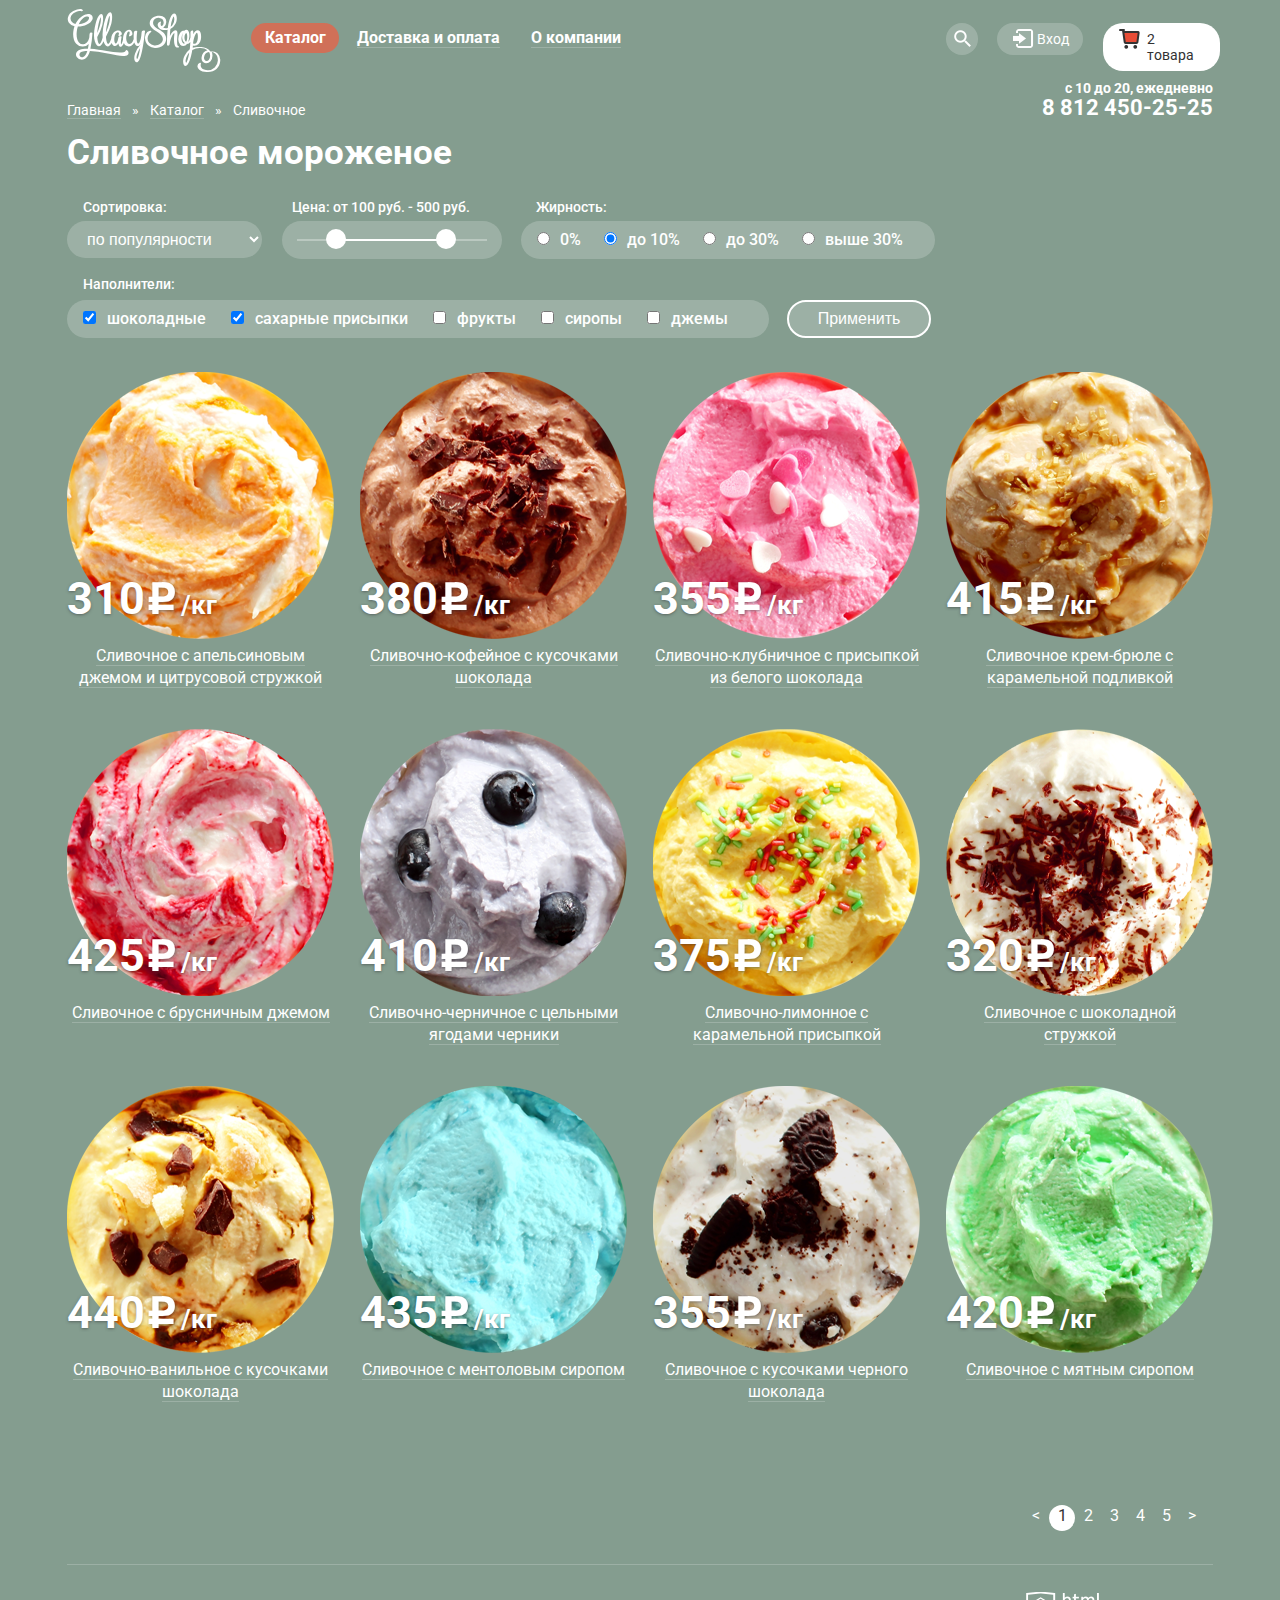
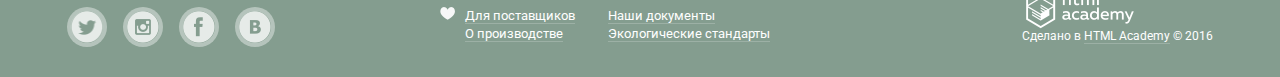
==== commit 92a225f0: "вроде всё!!, ожидаю комментариев, буду исправлять" ====
--- a/catalog.html
+++ b/catalog.html
@@ -216,7 +216,7 @@
 			</div>
 			<div class="pagination">
 				<a class="prev-page disabled" href="#">&lt;</a>
-				<a class="page" href="#">1</a>
+				<a class="page current-page" href="#">1</a>
 				<a class="page" href="#">2</a>
 				<a class="page" href="#">3</a>
 				<a class="page" href="#">4</a>
--- a/css/style.css
+++ b/css/style.css
@@ -1328,30 +1328,43 @@
 .pagination {
 	float: right;
 	width: 190px;
+	padding: 0;
+	margin: 0;
+}
+
+.pagination a {
+	display: inline-block;
+	color: #ffffff;
+	float: left;
+	width: 26px;
+	height: 26px;
+	text-decoration: none;
+	border: none;
+	text-align: center;
 	margin-top: 62px;
-	margin-bottom: 49px;
-	text-align: center;
-}
-
-.pagination a {
-	border: none;
-}
-
-.page {
-	font-size: 16px;
-	line-height: 18px;
-	font-weight: 500;
-	padding-right: 17px;
-}
-
-.prev-page {
-	margin-right: 17px;
-}
-
-.page {
+	margin-bottom: 40px;
+}
+
+.pagination a:hover {
+	color: #323232;
+	background: rgba(255, 255, 255, 0.3);
+	border-radius: 50%;
+}
+
+a.current-page {
+	color: #323232;
 	background: #ffffff;
-	color: #323232;
 	border-radius: 50%;
+}
+
+.goods::after {
+	content: "";
+	position: absolute;
+	top: 1462px;
+	height: 1px;
+	background: rgba(255, 255, 255, 0.2);
+	width: 1146px;
+	left: 27px;
 }
 
 .main-footer {
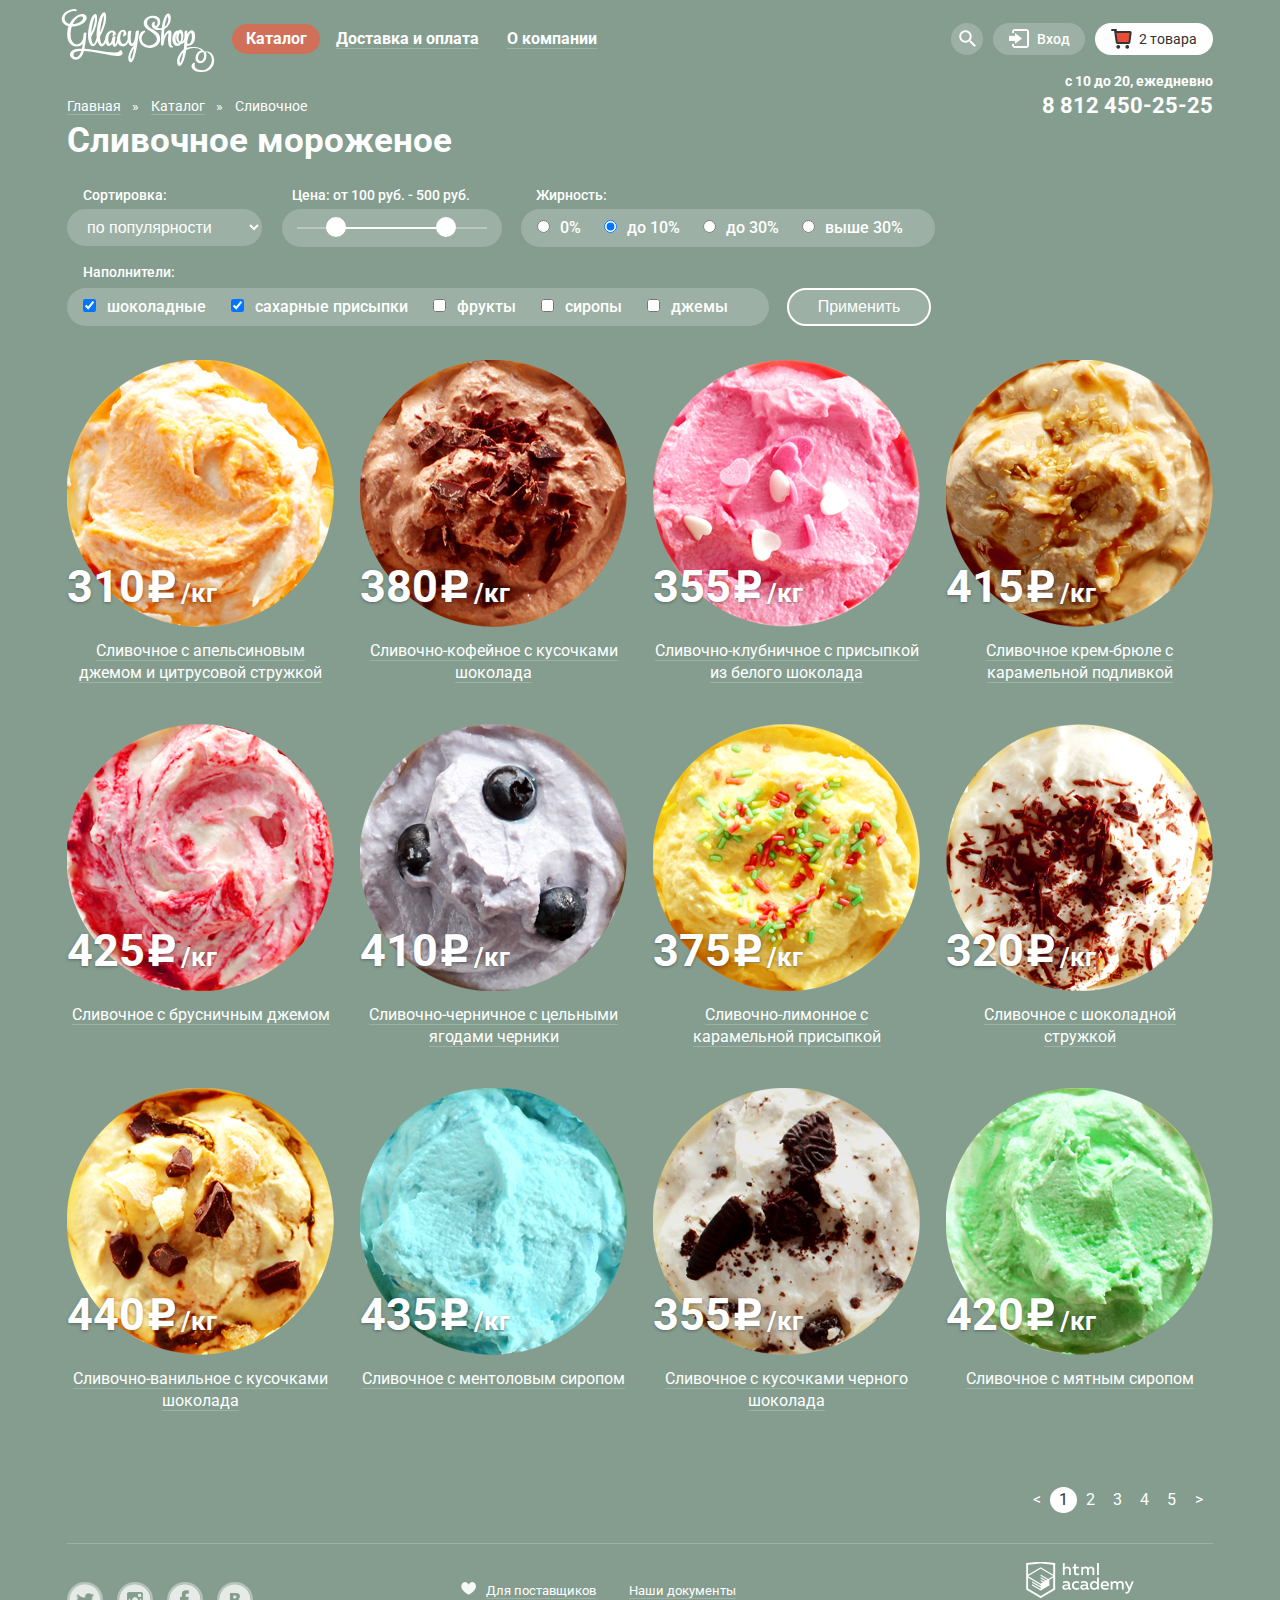
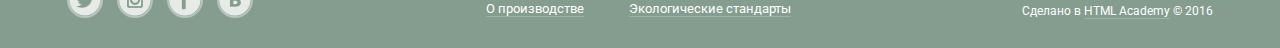
==== commit c9a54222: "вроде все" ====
--- a/catalog.html
+++ b/catalog.html
@@ -2,6 +2,7 @@
 <html lang="ru">
 <head>
 	<meta charset="utf-8">
+	<meta name="format-detection" content="telephone=no">
 	<link href="https://fonts.googleapis.com/css?family=Roboto:400,500,700&amp;subset=cyrillic" rel="stylesheet">
 	<link rel="stylesheet" href="css/normalize.css">
 	<link rel="stylesheet" href="css/style.css">
@@ -49,8 +50,8 @@
 					<table class="checkout">
 						<tr>
 							<td>
-							<label class="login-checkbox">
-								<input type="checkbox" name="remember" checked>
+							<label class="table-checkbox">
+								<input type="checkbox" checked>
 								<span class="checkbox-indicator"></span>
 							</label>
 							</td>
@@ -61,8 +62,8 @@
 						</tr>
 						<tr>
 							<td>
-							<label class="login-checkbox">
-								<input type="checkbox" name="remember" checked>
+							<label class="table-checkbox">
+								<input type="checkbox" checked>
 								<span class="checkbox-indicator"></span>
 							</label>
 							</td>
@@ -143,73 +144,73 @@
 			<div class="goods">
 				<article class="item">
 					<img src="img/img-item-1-hit.png" width="267" height="267" alt="Апельсиновое">
-					<span class="price">310<span class="ruble"></span><span class="weight">/кг</span></span>
+					<span class="price">310<span class="ruble">Р</span><span class="weight">/кг</span></span>
 					<a href="#">Сливочное с апельсиновым джемом и цитрусовой стружкой</a>
 					<a class="btn btn-quick-view" href="#">Быстрый просмотр</a>
 				</article><!--
 				--><article class="item">
 					<img src="img/img-item-2-hit.png" width="267" height="267" alt="Кофейное">
-					<span class="price">380<span class="ruble"></span><span class="weight">/кг</span></span>
+					<span class="price">380<span class="ruble">Р</span><span class="weight">/кг</span></span>
 					<a href="#">Сливочно-кофейное с кусочками шоколада</a>
 					<a class="btn btn-quick-view" href="#">Быстрый просмотр</a>
 				</article><!--
 				--><article class="item">
 					<img src="img/img-item-3-hit.png" width="267" height="267" alt="Клубничное">
-					<span class="price">355<span class="ruble"></span><span class="weight">/кг</span></span>
+					<span class="price">355<span class="ruble">Р</span><span class="weight">/кг</span></span>
 					<a href="#">Сливочно-клубничное с присыпкой из белого шоколада</a>
 					<a class="btn btn-quick-view" href="#">Быстрый просмотр</a>
 				</article><!--
 				--><article class="item">
 					<img src="img/img-item-4-hit.png" width="267" height="267" alt="Крем-брюле">
-					<span class="price">415<span class="ruble"></span><span class="weight">/кг</span></span>
+					<span class="price">415<span class="ruble">Р</span><span class="weight">/кг</span></span>
 					<a href="#">Сливочное крем-брюле с карамельной подливкой</a>
 					<a class="btn btn-quick-view" href="#">Быстрый просмотр</a>
 				</article><!--
 				--><article class="item">
 					<img src="img/img-item-5.png" width="267" height="267" alt="Брусничное">
-					<span class="price">425<span class="ruble"></span><span class="weight">/кг</span></span>
+					<span class="price">425<span class="ruble">Р</span><span class="weight">/кг</span></span>
 					<a href="#">Сливочное с брусничным джемом</a>
 					<a class="btn btn-quick-view" href="#">Быстрый просмотр</a>
 				</article><!--
 				--><article class="item">
 					<img src="img/img-item-6.png" width="267" height="267" alt="Черничное">
-					<span class="price">410<span class="ruble"></span><span class="weight">/кг</span></span>
+					<span class="price">410<span class="ruble">Р</span><span class="weight">/кг</span></span>
 					<a href="#">Сливочно-черничное с цельными ягодами черники</a>
 					<a class="btn btn-quick-view" href="#">Быстрый просмотр</a>
 				</article><!--
 				--><article class="item">
 					<img src="img/img-item-7.png" width="267" height="267" alt="Лимонное">
-					<span class="price">375<span class="ruble"></span><span class="weight">/кг</span></span>
+					<span class="price">375<span class="ruble">Р</span><span class="weight">/кг</span></span>
 					<a href="#">Сливочно-лимонное с карамельной присыпкой</a>
 					<a class="btn btn-quick-view" href="#">Быстрый просмотр</a>
 				</article><!--
 				--><article class="item">
 					<img src="img/img-item-8.png" width="267" height="267" alt="Со стружкой">
-					<span class="price">320<span class="ruble"></span><span class="weight">/кг</span></span>
+					<span class="price">320<span class="ruble">Р</span><span class="weight">/кг</span></span>
 					<a href="#">Сливочное с шоколадной стружкой</a>
 					<a class="btn btn-quick-view" href="#">Быстрый просмотр</a>
 				</article><!--
 				--><article class="item">
 					<img src="img/img-item-9.png" width="267" height="267" alt="Ванильное">
-					<span class="price">440<span class="ruble"></span><span class="weight">/кг</span></span>
+					<span class="price">440<span class="ruble">Р</span><span class="weight">/кг</span></span>
 					<a href="#">Сливочно-ванильное с кусочками шоколада</a>
 					<a class="btn btn-quick-view" href="#">Быстрый просмотр</a>
 				</article><!--
 				--><article class="item">
 					<img src="img/img-item-10.png" width="267" height="267" alt="Ментоловое">
-					<span class="price">435<span class="ruble"></span><span class="weight">/кг</span></span>
+					<span class="price">435<span class="ruble">Р</span><span class="weight">/кг</span></span>
 					<a href="#">Сливочное с ментоловым сиропом</a>
 					<a class="btn btn-quick-view" href="#">Быстрый просмотр</a>
 				</article><!--
 				--><article class="item">
 					<img src="img/img-item-11.png" width="267" height="267" alt="Черный шоколад">
-					<span class="price">355<span class="ruble"></span><span class="weight">/кг</span></span>
+					<span class="price">355<span class="ruble">Р</span><span class="weight">/кг</span></span>
 					<a href="#">Сливочное с кусочками черного шоколада</a>
 					<a class="btn btn-quick-view" href="#">Быстрый просмотр</a>
 				</article><!--
 				--><article class="item">
 					<img src="img/img-item-12.png" width="267" height="267" alt="Мятное">
-					<span class="price">420<span class="ruble"></span><span class="weight">/кг</span></span>
+					<span class="price">420<span class="ruble">Р</span><span class="weight">/кг</span></span>
 					<a href="#">Сливочное с мятным сиропом</a>
 					<a class="btn btn-quick-view" href="#">Быстрый просмотр</a>
 				</article>
--- a/css/style.css
+++ b/css/style.css
@@ -34,13 +34,10 @@
 	font-family: "Roboto", "Arial", sans-serif;
 }
 
-.send-btn:focus {
-	outline-width: 0;
-}
-
 .btn {
 	display: inline-block;
 	vertical-align: top;
+	font-family: "Roboto", "Arial", sans-serif;
 	color: #ffffff;
 	text-decoration: none;
 	text-shadow: 0 2px 5px rgba(160, 32, 11, 0.76);
@@ -67,10 +64,21 @@
 	box-shadow: inset 0 2px 2px rgba(172, 16, 0, 1);
 }
 
+.send-btn:focus {
+	outline-width: 0;
+}
+
 .clearfix::after {
 	content: "";
 	display: table;
 	clear: both;
+}
+
+.container {
+	position: relative;
+	width: 1146px;
+	margin: 0 auto;
+	padding: 0 27px;
 }
 
 .site-wrapper {
@@ -106,19 +114,20 @@
 }
 
 .slide-title {
-	width: 700px;
-	padding-top: 40px;
+	width: 670px;
+	padding-top: 46px;
 	margin: 0 auto;
 	margin-bottom: 30px;
 	font-weight: bold;
 	font-size: 60px;
+	line-height: 60.35px;
 }
 
 .slide-btn {
-	padding: 12px 50px;
-	font-weight: bold;
-	font-size: 31px;
-	line-height: 41px;
+	padding: 12px 42px;
+	font-weight: bold;
+	font-size: 32px;
+	line-height: 44px;
 }
 
 .slider-controls label {
@@ -135,8 +144,7 @@
 
 .slider-controls {
 	position: absolute;
-	bottom: 25px;
-	left: 0;
+	bottom: 23px;
 	z-index: 20;
 	font-size: 0;
 }
@@ -173,17 +181,11 @@
 	background-color: #ffffff;
 }
 
-.container {
-	position: relative;
-	width: 1146px;
-	margin: 0 auto;
-	padding: 0 27px;
-}
-
 .logo {
 	float: left;
 	width: 154px;
 	padding-top: 9px;
+	margin-left: -6px;
 }
 
 .main-menu {
@@ -193,8 +195,8 @@
 }
 
 .main-menu ul {
-	margin-top: 23px;
-	margin-left: 30px;
+	margin-top: 24px;
+	margin-left: 17px;
 	padding: 0;
 	list-style: none;
 }
@@ -220,7 +222,7 @@
 .main-menu a {
 	display: block;
 	color: #ffffff;
-	padding: 6px 13px 6px 14px;
+	padding: 6px 12px 6px 12px;
 	border-bottom: none;
 }
 
@@ -232,7 +234,7 @@
 }
 
 .menu-item:active {
-	box-shadow: inset 0 30px 30px -30px #909090;
+	box-shadow: inset 0 2px 1px 1px #696969;
 }
 
 .menu-item::after {
@@ -241,14 +243,14 @@
 	height: 1px;
 	background: rgba(255, 255, 255, 0.2);
 	bottom: 5px;
-	left: 14px;
-	right: 13px;
+	left: 12px;
+	right: 12px;
 }
 
 .main-menu .sub-menu {
 	position: absolute;
 	overflow: hidden;
-	left: -20px;
+	left: -10px;
 	top: 35px;
 	z-index: 10;
 	margin: 0;
@@ -271,15 +273,10 @@
 	padding: 6px 13px 6px 14px;
 }
 
-/* это кажется костылем, 1:30 ночи, делаю чтобы попробовать;*/ 
 .active::after {
 	content: "";
 	position: absolute;
 	height: 0px;
-	background: rgb(208, 112, 88);
-	bottom: 5px;
-	left: 14px;
-	right: 13px;
 }
 
 .sub-menu li {
@@ -296,8 +293,8 @@
 	width: 109px;
 	font-size: 14px;
 	line-height: 16px;
-	padding-top: 12px;
-	padding-bottom: 14px;
+	padding-top: 9px;
+	padding-bottom: 10px;
 	padding-left: 21px;
 }
 
@@ -336,8 +333,9 @@
 	float: left;
 	position: relative;
 	width: 32px;
+	margin-left: 5px;
 	margin-top: 23px;
-	margin-right: 19px;
+	margin-right: 10px;
 	padding-bottom: 5px;
 }
 
@@ -384,9 +382,10 @@
 
 .user-block {
 	float: left;
-	width: 60px;
+	width: 92px;
 	margin-top: 23px;
 	padding-bottom: 5px;
+	margin-right: 10px;
 }
 
 .login {
@@ -396,7 +395,8 @@
 	width: 32px;
 	font-size: 14px;
 	line-height: 16px;
-	padding: 8px 14px 8px 40px;
+	font-weight: 500;
+	padding: 8px 16px 8px 44px;
 	background-color: rgba(255, 255, 255, 0.2);
 	border-radius: 20px;
 }
@@ -445,6 +445,7 @@
     margin-right: 15px;
     padding: 12px 25px 12px 25px;
     cursor: pointer;
+    text-shadow: none;
 }
 
 .user-block input {
@@ -479,11 +480,9 @@
 }
 
 .basket {
-	float: right;
-	width: 67px;
+	float: left;
+	width: 117px;
 	margin-top: 23px;
-	margin-left: 10px;
-	margin-right: 43px;
 	padding-bottom: 5px;
 }
 
@@ -491,10 +490,11 @@
 	position: relative;
 	display: inline-block;
 	vertical-align: middle;
-	width: 32px;
+	width: 38px;
 	font-size: 14px;
 	line-height: 16px;
-	padding: 8px 34px 8px 45px;
+	font-weight: 500;
+	padding: 8px 33px 8px 45px;
 	background-color: rgba(255, 255, 255, 0.2);
 	border-radius: 20px;
 }
@@ -523,7 +523,7 @@
 	position: relative;
 	display: inline-block;
 	vertical-align: middle;
-	width: 57px;
+	width: 58px;
 	font-size: 14px;
 	line-height: 16px;
 	padding: 8px 16px 8px 44px;
@@ -590,7 +590,7 @@
 	display: none;
 }
 
-.login-checkbox input[type="checkbox"] + .checkbox-indicator {
+.table-checkbox input[type="checkbox"] + .checkbox-indicator {
 	position: absolute;
 	left: 17px;
 	width: 10px;
@@ -599,8 +599,8 @@
 	cursor: pointer;
 }
 
-.login-checkbox input[type="checkbox"]:checked + .checkbox-indicator::before,
-.login-checkbox input[type="checkbox"]:checked + .checkbox-indicator::after {
+.table-checkbox input[type="checkbox"]:checked + .checkbox-indicator::before,
+.table-checkbox input[type="checkbox"]:checked + .checkbox-indicator::after {
 	content: "";
 	position: absolute;
 	top: 5px;
@@ -610,11 +610,11 @@
 	background-color: #000000;
 }
 
-.login-checkbox input[type="checkbox"]:checked + .checkbox-indicator::before {
+.table-checkbox input[type="checkbox"]:checked + .checkbox-indicator::before {
 	transform: rotate(45deg);
 }
 
-.login-checkbox input[type="checkbox"]:checked + .checkbox-indicator::after {
+.table-checkbox input[type="checkbox"]:checked + .checkbox-indicator::after {
 	transform: rotate(-45deg);
 }
 
@@ -632,11 +632,15 @@
 }
 
 .checkout-btn {
+	font-size: 18px;
+	line-height: 24px;
+	font-weight: bold;
 	float: right;
 	margin: 13px 14px 19px;
 	padding: 14px 15px;
 	font-size: 18px;
 	line-height: 24px;
+	text-shadow: none;
 }
 
 table::after {
@@ -655,7 +659,7 @@
 	right: 0;
 	width: 267px;
 	font-size: 14px;
-	margin-top: 29px;
+	margin-top: 22px;
 	text-align: right;
 }
 
@@ -665,6 +669,7 @@
 }
 
 .phone {
+	margin-top: 5px;
 	font-size: 22px;
 	line-height: 24px;
 	font-weight: bold;
@@ -674,13 +679,14 @@
 	display: inline-block;
 	vertical-align: top;
 	margin-right: 8px;
+	font-size: 14px;
+	line-height: 16px;
+	font-weight: 400;
 }
 
 .breadcrumbs {
 	margin-top: 26px;
 	margin-bottom: 0;
-	font-size: 14px;
-	line-height: 16px;
 	list-style: none;
 	padding: 0;
 }
@@ -693,7 +699,7 @@
 	content: "»";
 	display: inline-block;
 	cursor: default;
-	margin-left: 8px;
+	padding-left: 8px;
 }
 
 .breadcrumbs a:hover {
@@ -707,7 +713,7 @@
 
 .content h1 {
 	margin-bottom: 26px;
-	margin-top: 14px;
+	margin-top: 0;
 }
 
 .sorting {
@@ -894,28 +900,30 @@
 }
 
 .apply:active {
-	box-shadow: inset 0 30px 60px -30px #909090;
+	box-shadow: inset 0 2px 1px 1px #696969;
 }
 
 .banners {
 	width: 560px;
-	margin-top: 40px;
+	margin-top: 38px;
 	margin-bottom: 39px;
 	border-radius: 15px;
 }
 
 .banners h2 {
 	margin: 0;
-	padding-top: 19px;
-	padding-left: 21px;
+	padding-top: 17px;
+	padding-left: 23px;
 }
 
 .banners p {
 	font-size: 18px;
-	font-weight: bold;
-	margin: 0;
-	padding-top: 22px;
-	padding-left: 21px;
+	line-height: 22px;
+	font-weight: bold;
+	margin: 0;
+	padding-top: 16px;
+	padding-left: 19px;
+	padding-right: 28px;
 }
 
 .banners .btn {
@@ -923,13 +931,15 @@
 	line-height: 24px;
 	font-weight: bold;
 	margin-top: 45px;
-	margin-bottom: 23px;
-	padding: 14px 22px;
+	margin-bottom: 20px;
+	padding: 12px 24px 11px 22px;
+	text-shadow: none;
 }
 
 .raspberries {
 	float: left;
 	background: #D03641 url("../img/bg-raspberry.jpg") no-repeat;
+	background-position: -50px -100px;
 }
 
 .rasp-btn {
@@ -966,6 +976,7 @@
 
 .item img {
 	position: relative;
+	margin-bottom: 7px;
 }
 
 .goods .item::before {
@@ -1042,6 +1053,7 @@
 	line-height: 24px;
 	font-weight: bold;
 	padding: 14px 17px;
+	text-shadow: none;
 }
 
 .item:hover a {
@@ -1049,6 +1061,7 @@
 }
 
 .shop {
+	width: 1146px;
 	background: #FFF9CB url("../img/bg-waffle.jpg") repeat;
 	border-radius: 15px;
 	margin-bottom: 40px;
@@ -1060,8 +1073,8 @@
 	font-weight: 500;
 	margin: 0;
 	line-height: 30px;
-	padding-top: 20px;
-	padding-left: 20px;
+	padding-top: 27px;
+	padding-left: 21px;
 }
 
 .technology {
@@ -1069,10 +1082,16 @@
 	color: #323232;
 	font-size: 16px;
 	line-height: 22px;
+	font-weight: 400;
 	display: inline-block;
 	vertical-align: top;
 	width: 482px;
-	padding-left: 75px;
+	padding-left: 79px;
+}
+
+.technology p {
+	margin: 0;
+	margin-top: 22px;
 }
 
 .picture::before {
@@ -1090,7 +1109,7 @@
 }
 
 .leaf::before {
-	top: 80px;
+	top: 90px;
 	left: 20px;
 	background-position: -20px -833px;
 }
@@ -1102,9 +1121,14 @@
 }
 
 .termometr::before {
-	top: 80px;
+	top: 90px;
 	left: 20px;
 	background-position: -20px -902px;
+}
+
+p.leaf,
+p.termometr {
+	padding-bottom: 23px;
 }
 
 .blog {
@@ -1155,25 +1179,23 @@
 }
 
 .subscribe p {
-	line-height: 18px;
+	line-height: 22px;
 	color: #5a5a5a;
 	margin: 0;
-	padding: 31px 27px 40px 27px;
+	padding: 30px 21px 34px 21px;
 }
 
 .subscribe form {
-	width: 534px;
-	padding: 0px 0px 33px 26px;
+	padding: 0px 20px 33px 26px;
 }
 
 .subscribe-wrapper input[type="email"] {
 	font-size: 16px;
 	line-height: 24px;
-	width: 366px;
+	width: 328px;
 	padding: 10px 14px;
-	box-sizing: border-box;
+	border-radius: 5px;
 	margin-right: 10px;
-	border-radius: 5px;
 }
 
 .send-btn {
@@ -1181,15 +1203,22 @@
 	line-height: 24px;
 	font-weight: bold;
 	border: 0;
-	margin-right: 14px;
-	padding: 14px 19px;
+	padding: 11px 18px;
 	cursor: pointer;
+	text-shadow: none;
+}
+
+.map {
+	position: relative;
+	width: 100%;
+	margin: 0 auto;
+	margin-bottom: 17px;
 }
 
 .feedback {
 	position: absolute;
 	width: 302px;
-	top: -390px;
+	top: -395px;
 	right: 27px;
 	background: rgba(255, 255, 255, 0.98);
 	color: #323232;
@@ -1205,6 +1234,15 @@
 	padding-left: 25px;
 }
 
+.feedback .pickup {
+	width: 175px;
+	font-size: 14px;
+	line-height: 20px;
+	margin: 0;
+	padding-top: 18px;
+	padding-left: 25px;
+}
+
 .feedback b {
 	font-size: 18px;
 	line-height: 24px;
@@ -1214,8 +1252,9 @@
 	font-size: 18px;
 	line-height: 24px;
 	font-weight: bold;
-	margin: 25px 24px 29px 24px;
-	padding: 10px 28px 13px 28px;
+	margin: 23px 24px 31px 24px;
+	padding: 10px 28px;
+	text-shadow: none;
 }
 
 .feedback-form {
@@ -1314,6 +1353,7 @@
 .send-feedback-btn {
 	font-size: 18px;
 	line-height: 24px;
+	font-weight: bold;
 	float: right;
 	width: 139px;
 	margin: 0;
@@ -1323,6 +1363,7 @@
 	margin-top: 24px;
 	margin-bottom: 27px;
 	margin-right: 24px;
+	text-shadow: none;
 }
 
 .pagination {
@@ -1330,19 +1371,20 @@
 	width: 190px;
 	padding: 0;
 	margin: 0;
+	margin-top: 35px;
+	margin-bottom: 57px;
 }
 
 .pagination a {
 	display: inline-block;
+	line-height: 26px;
 	color: #ffffff;
 	float: left;
-	width: 26px;
+	width: 27px;
 	height: 26px;
 	text-decoration: none;
 	border: none;
 	text-align: center;
-	margin-top: 62px;
-	margin-bottom: 40px;
 }
 
 .pagination a:hover {
@@ -1360,7 +1402,7 @@
 .goods::after {
 	content: "";
 	position: absolute;
-	top: 1462px;
+	top: 1445px;
 	height: 1px;
 	background: rgba(255, 255, 255, 0.2);
 	width: 1146px;
@@ -1368,14 +1410,14 @@
 }
 
 .main-footer {
-	padding-top: 36px;
+	padding-top: 12px;
 	padding-bottom: 30px;
 }
 
 .footer-social {
 	float: left;
 	width: 267px;
-	margin-right: 26px;
+	margin-right: 27px;
 }
 
 .footer-info {
@@ -1383,9 +1425,9 @@
 	font-size: 13px;
 	line-height: 18px;
 	float: left;
-	display: block;
+	display: inline-block;
 	vertical-align: top;
-	padding-left: 105px;
+	padding-left: 125px;
 	width: 455px;
 }
 
@@ -1397,7 +1439,7 @@
 .heart::before {
 	content: "";
 	position: absolute;
-	left: 80px;
+	left: 100px;
 	width: 15px;
 	height: 13px;
 	background: transparent url("../img/sprite.png");
@@ -1429,7 +1471,7 @@
 .footer-copyright::before {
 	content: "";
 	position: absolute;
-	top: -35px;
+	top: -40px;
 	left: 80px;
 	width: 108px;
 	height: 38px;
@@ -1446,7 +1488,7 @@
 	display: inline-block;
 	width: 32px;
 	height: 32px;
-	margin-right: 12px;
+	margin-right: 10px;
 	font-size: 0;
 	vertical-align: middle;
 	text-decoration: none;
@@ -1454,7 +1496,7 @@
 	background: url("../img/sprite.png") no-repeat;
 	opacity: 0.8;
 	border-radius: 50%;
-	border: 4px solid rgba(255, 255, 255, 0.5);
+	border: 2px solid rgba(255, 255, 255, 0.5);
 }
 
 .social-btn-tw {
@@ -1473,11 +1515,10 @@
 	background-position: -10px -166px;
 }
 
-/*тут будут тени при нажатии*/
 .social-btn:hover {
 	opacity: 1;
 }
 
 .social-btn:active {
-	box-shadow: inset 0 30px 30px -30px #909090;
+	box-shadow: inset 0 2px 1px 1px #888888;
 }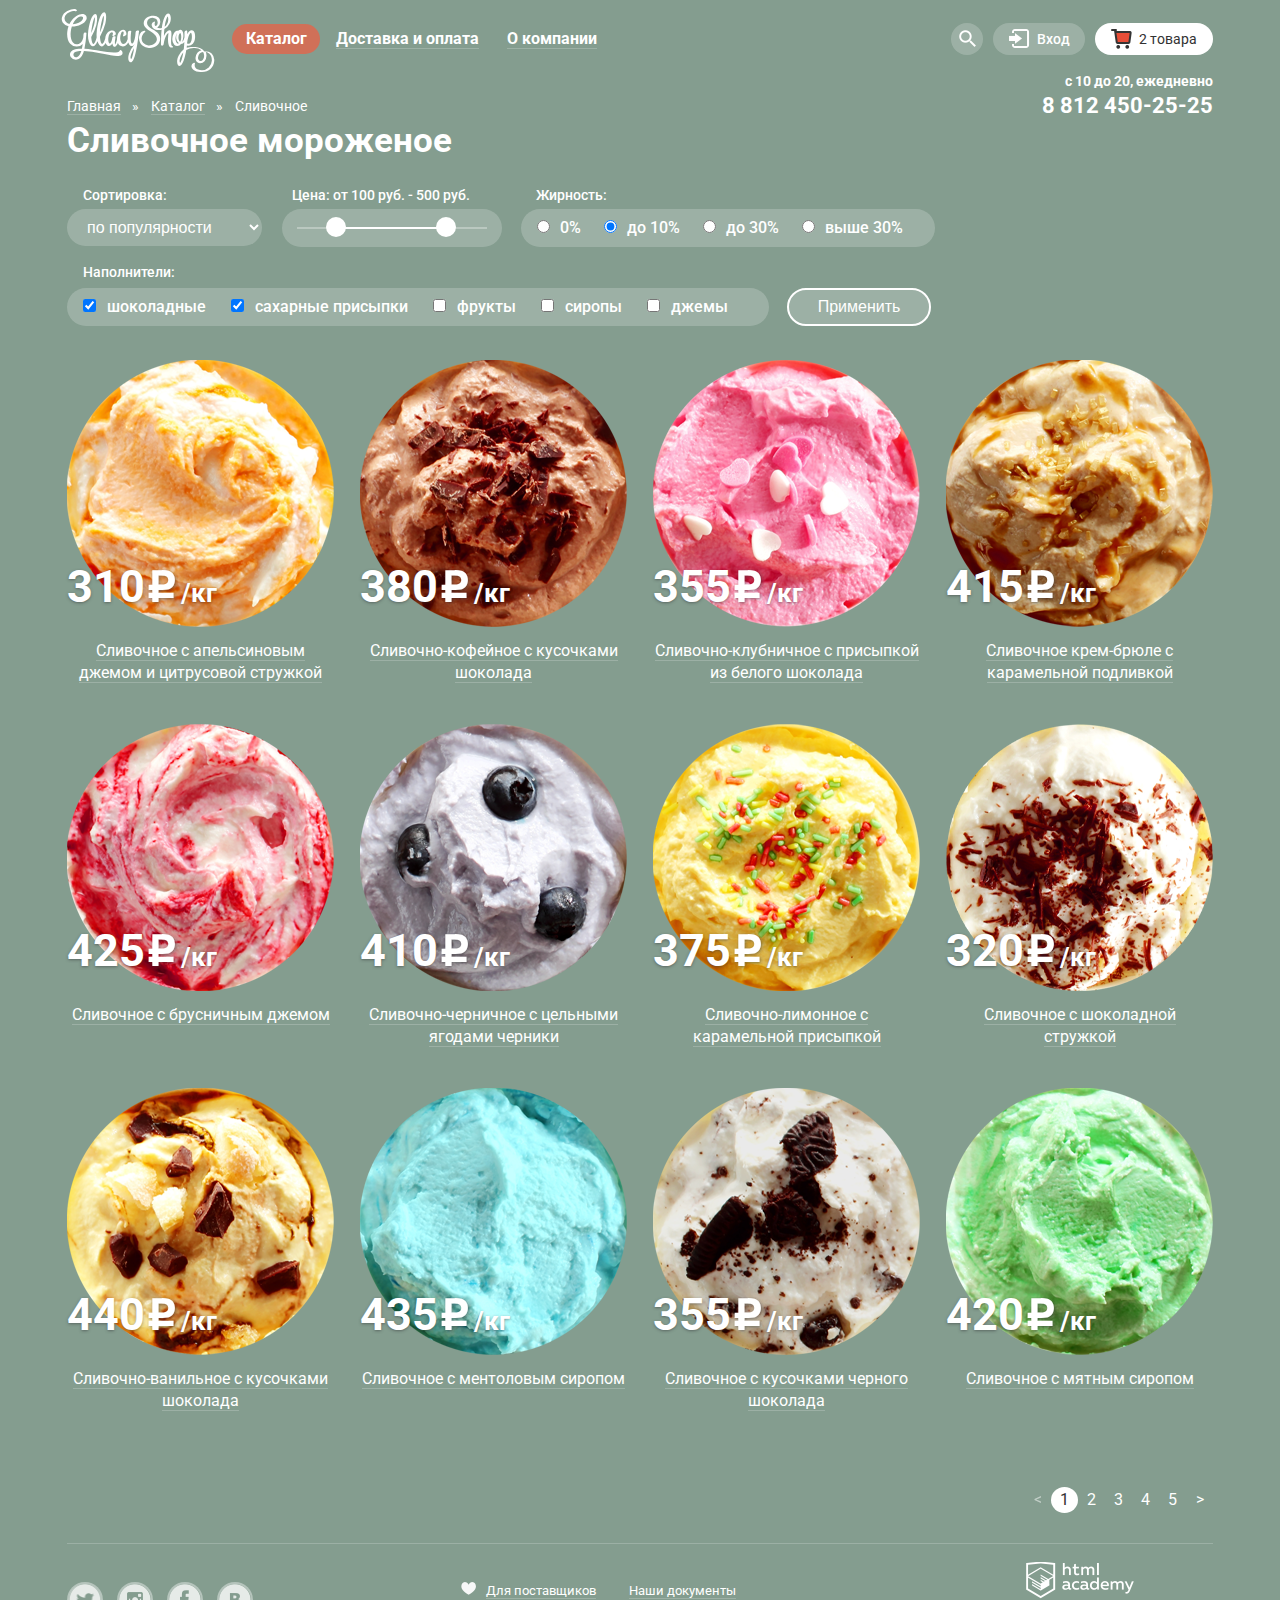
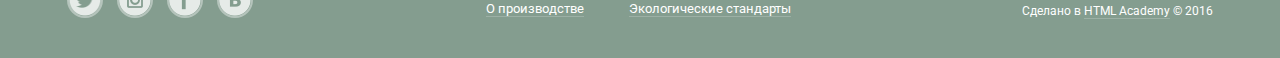
==== commit 928e157c: "минификация, анимация и селектор" ====
--- a/catalog.html
+++ b/catalog.html
@@ -5,7 +5,7 @@
 	<meta name="format-detection" content="telephone=no">
 	<link href="https://fonts.googleapis.com/css?family=Roboto:400,500,700&amp;subset=cyrillic" rel="stylesheet">
 	<link rel="stylesheet" href="css/normalize.css">
-	<link rel="stylesheet" href="css/style.css">
+	<link rel="stylesheet" href="css/style.min.css">
 	<title>Каталог</title>
 </head>
 <body>
--- a/css/style.min.css
+++ b/css/style.min.css
@@ -0,0 +1 @@
+a,body{color:#fff}body{min-width:1200px;margin:0;padding:0;font-size:16px;line-height:22px;background-color:#849d8f}a{text-decoration:none;border-bottom:1px solid rgba(255,255,255,.2)}body>input[type=radio]{display:none}h1,h2{font-size:35px;line-height:41px;font-weight:700}.btn,body,input,textarea{font-family:"Roboto","Arial",sans-serif}input,textarea{padding:0;border-width:1px;border-style:solid;border-color:#d3d3d2}.btn{display:inline-block;vertical-align:top;color:#fff;text-decoration:none;text-shadow:0 2px 5px rgba(160,32,11,.76);background:#f26843;background:-moz-linear-gradient(top,#f26843 0%,#e74a35 100%);background:-webkit-linear-gradient(top,#f26843 0%,#e74a35 100%);background:linear-gradient(to bottom,#f26843 0%,#e74a35 100%);border-radius:100px;box-shadow:0 2px 2px rgba(172,16,0,.64);border-bottom:none}.btn:hover{background:-moz-linear-gradient(top,#f58669 0%,#ec6f5e 100%);background:-webkit-linear-gradient(top,#f58669 0%,#ec6f5e 100%);background:linear-gradient(to bottom,#f58669 0%,#ec6f5e 100%);box-shadow:0 2px 2px #ac1000}.btn:active{background:-moz-linear-gradient(top,#d84732 0%,#e1613e 100%);background:-webkit-linear-gradient(top,#d84732 0%,#e1613e 100%);background:linear-gradient(to bottom,#d84732 0%,#e1613e 100%);box-shadow:inset 0 2px 2px #ac1000}.send-btn:focus{outline-width:0}.clearfix::after{content:"";display:table;clear:both}.container{position:relative;width:1146px;margin:0 auto;padding:0 27px}.site-wrapper{background:#849d8f url(../img/img-mainphoto-1.png) no-repeat top center;transition:background-image .5s ease,background-color .5s ease}.site-wrapper:after,.site-wrapper:before{content:"";visibility:hidden}.site-wrapper:before{background-image:url(../img/img-mainphoto-2.png) no-repeat top center}.site-wrapper:after{background-image:url(../img/img-mainphoto-3.png) no-repeat top center}.slider{position:relative;padding-top:270px;text-align:center;color:#fff;font-size:18px;line-height:1.2}.slide{display:none}.slide-title{width:670px;padding-top:46px;margin:0 auto 30px;font-weight:700;font-size:60px;line-height:60.35px}.slide-btn{padding:12px 42px;font-weight:700;font-size:32px;line-height:44px}.slider-controls label{display:inline-block;width:17px;height:17px;margin-right:8px;vertical-align:top;background-color:transparent;border:2px solid #fff;border-radius:50%;cursor:pointer}.slider-controls{position:absolute;bottom:23px;z-index:20;font-size:0}.slider-controls label:hover{border:2px solid #fff;background-color:rgba(255,255,255,.5)}#btn-1:checked~.site-wrapper #slide1,#btn-2:checked~.site-wrapper #slide2,#btn-3:checked~.site-wrapper #slide3{display:block}#btn-1:checked~.site-wrapper{background-color:#849d8f;background-image:url(../img/img-mainphoto-1.png)}#btn-2:checked~.site-wrapper{background-color:#8996a6;background-image:url(../img/img-mainphoto-2.png)}#btn-3:checked~.site-wrapper{background-color:#9d8b84;background-image:url(../img/img-mainphoto-3.png)}#btn-1:checked~.site-wrapper label[for=btn-1],#btn-2:checked~.site-wrapper label[for=btn-2],#btn-3:checked~.site-wrapper label[for=btn-3]{background-color:#fff}.logo{float:left;width:154px;padding-top:9px;margin-left:-6px}.main-menu{float:left;width:582px;font-weight:700}.main-menu ul{margin-top:24px;margin-left:17px;padding:0;list-style:none}.main-menu .menu-item,.main-menu li{display:inline-block;position:relative}.top-menu>li{padding-bottom:5px}.main-menu .menu-item{font-size:16px;line-height:18px;white-space:nowrap;vertical-align:top}.main-menu a{color:#fff;padding:6px 12px;border-bottom:none}.menu-item:hover{border-radius:20px;background:#f8f7f4;color:#333;text-decoration:none}.menu-item:active{box-shadow:inset 0 2px 1px 1px #696969}.menu-item::after{content:"";position:absolute;height:1px;background:rgba(255,255,255,.2);bottom:5px;left:12px;right:12px}.main-menu .sub-menu{position:absolute;overflow:hidden;left:-10px;top:35px;z-index:10;margin:0;padding:0;list-style:none;background:#f8f7f4;border-radius:5px;display:none;box-shadow:0 20px 20px 0 rgba(0,0,0,.4)}.basket:hover .full-basket-table,.main-menu a,.search:hover .form,.top-menu-item:hover .sub-menu,.user-block:hover .form{display:block}.main-menu .active{border-radius:20px;background:#d07058;color:#fff;padding:6px 13px 6px 14px}.active::after{content:"";position:absolute;height:0}.sub-menu a,.sub-menu li{display:block;font-size:14px;line-height:16px}.sub-menu li{text-decoration:none;font-weight:400}.sub-menu a{color:#333;width:109px;padding-top:9px;padding-bottom:10px;padding-left:21px}.sub-menu li:first-child{font-weight:700}.sub-menu li:first-child::after{content:"";position:absolute;height:1px;background:#d1d0ce;left:6px;right:6px}.sub-menu a:hover{background:#fbded7}.sub-menu a:active{background:#f6b5a5}.search,.userbar{float:right;width:267px;position:relative}.userbar a{border-bottom:none}.search{float:left;width:32px;margin-left:5px;margin-top:23px;margin-right:10px;padding-bottom:5px}.search-button{display:block;width:32px;height:32px;background-color:rgba(255,255,255,.2);border-radius:50%;background-image:url(../img/sprite.png);background-position:-12px -614px;text-decoration:none}.search-button:hover{background-color:#f8f7f4;background-position:-12px -651px}.search .form{background:#f8f7f4;box-shadow:0 20px 20px 0 rgba(0,0,0,.4);position:absolute;width:341px;right:0;top:37px;border-radius:5px;z-index:25;display:none}.search input[type=text]{font-size:14px;width:279px;line-height:24px;padding:10px 15px 12px;margin:20px 15px;border-radius:5px}.user-block{float:left;width:92px;margin-top:23px;padding-bottom:5px;margin-right:10px}.login{position:relative;display:inline-block;vertical-align:middle;width:32px;font-size:14px;line-height:16px;font-weight:500;padding:8px 16px 8px 44px;background-color:rgba(255,255,255,.2);border-radius:20px}.basket-button::before,.full-basket::before,.login::before{content:"";position:absolute;top:6px;left:16px;width:21px;height:20px;background:url(../img/sprite.png);background-position:-20px -485px}.login:hover{background-color:#f8f7f4;color:#323232}.login:hover::before{background:url(../img/sprite.png);background-position:-20px -524px}.user-block .form{background:#f8f7f4;position:absolute;width:278px;right:131px;top:60px;border-radius:5px;z-index:25;display:none;padding:20px 17px 20px 19px;box-shadow:0 20px 20px 0 rgba(0,0,0,.4)}.enter-btn{float:left;width:100px;font-size:18px;line-height:24px;font-weight:700;border:0;margin-right:15px;padding:12px 25px;cursor:pointer;text-shadow:none}.user-block input{margin-bottom:20px}.user-block input[type=email],.user-block input[type=password]{font-size:14px;width:241px;line-height:24px;padding:10px 15px 12px;border-radius:5px}.user-block-option a{display:block;float:right;color:#323232;font-size:13px;line-height:24px;width:143px;text-decoration:underline}.user-block-option a:hover{color:#e84d37}.basket{float:left;width:117px;margin-top:23px;padding-bottom:5px}.basket-button{position:relative;display:inline-block;vertical-align:middle;width:38px;font-size:14px;line-height:16px;font-weight:500;padding:8px 33px 8px 45px;background-color:rgba(255,255,255,.2);border-radius:20px}.basket-button::before,.full-basket::before{background-position:-20px -228px}.basket-button:hover::before{background-position:-20px -268px}.basket-button:hover,.full-basket{background-color:#f8f7f4;color:#323232}.full-basket{position:relative;display:inline-block;vertical-align:middle;width:58px;font-size:14px;line-height:16px;padding:8px 16px 8px 44px;background-color:#fff;border-radius:20px}.full-basket::before{background-position:-20px -360px}.full-basket-table{display:none;position:absolute;z-index:10;background:#f8f7f4;width:540px;right:0;top:60px;color:#323232;border-radius:10px;box-shadow:0 20px 20px 0 rgba(0,0,0,.4)}.checkout p,td{vertical-align:top}td{padding:0}.checkout{text-align:left;padding:20px;width:540px;min-height:140px}.checkout img{margin-left:14px}.checkout p{font-size:13px;line-height:16px;font-weight:400;width:246px;margin-left:13px;margin-top:0}.checkout input[type=checkbox]{display:none}.table-checkbox input[type=checkbox]+.checkbox-indicator{position:absolute;left:17px;width:10px;height:11px;border:none;cursor:pointer}.table-checkbox input[type=checkbox]:checked+.checkbox-indicator::after,.table-checkbox input[type=checkbox]:checked+.checkbox-indicator::before{content:"";position:absolute;top:5px;left:-2.5px;width:15px;height:2px;background-color:#000}.table-checkbox input[type=checkbox]:checked+.checkbox-indicator::before{transform:rotate(45deg)}.table-checkbox input[type=checkbox]:checked+.checkbox-indicator::after{transform:rotate(-45deg)}.constanta{color:#a6a6a5}.total{text-align:right;font-size:15px;line-height:18px;font-weight:700;margin:0 14px 0 0}.checkout-btn{font-weight:700;float:right;margin:13px 14px 19px;padding:14px 15px;font-size:18px;line-height:24px;text-shadow:none}table::after{content:"";position:absolute;z-index:10;height:1px;background:#cacac7;left:20px;right:20px}.worktime{position:absolute;top:51px;right:0;width:267px;font-size:14px;margin-top:22px;text-align:right}.breadcrumbs li,.phone,.time{line-height:16px;font-weight:700}.phone{margin-top:5px;font-size:22px;line-height:24px}.breadcrumbs li{display:inline-block;vertical-align:top;margin-right:8px;font-size:14px;font-weight:400}.breadcrumbs{margin-top:26px;margin-bottom:0;list-style:none;padding:0}.current a{border:none}.breadcrumbs-item::after{content:"»";display:inline-block;cursor:default;padding-left:8px}.breadcrumbs a:hover{color:#ffbc9e;border-color:#ffbc9e}.filters{margin-bottom:34px}.content h1{margin-bottom:26px;margin-top:0}.sorting{display:inline-block;margin-right:16px}.fatness p,.sorting p{margin:0 0 0 16px;font-size:14px;line-height:16px;font-weight:500}.sorting-style{text-transform:lowercase;color:#fff;background:rgba(255,255,255,.2);border-radius:25px;border:none;padding:9px 16px;width:195px;margin-top:6px}.sorting-style:hover{background:#fff;color:#323232}.filter-range{display:inline-block;vertical-align:top;width:220px}.filter-range-title{margin-left:10px;font-size:14px;line-height:16px;font-weight:500}.range-controls{position:relative;padding:18px 15px;background:rgba(255,255,255,.2);border-radius:25px;margin-top:6px}.range-controls .scale{background:rgba(255,255,255,.3)}.range-controls .bar,.range-toggle{width:80%;height:2px;background:#fff}.range-toggle{position:absolute;top:8px;width:20px;height:20px;border-radius:50%;cursor:pointer}.range-toggle:hover{width:22px;height:22px}.range-toggle-min{left:20%}.range-toggle-max{left:70%}.fatness{display:inline-block;vertical-align:top}.fatness p{margin:0 0 0 30px}.fatness-style{width:382px;margin-left:15px;margin-top:6px;padding:10px 16px;background:rgba(255,255,255,.2);border-radius:25px;font-size:16px;line-height:18px;font-weight:500}.fatness-style label{cursor:pointer;margin-right:19px}.fatness-style label:last-child,.toping-style label:last-child{margin-right:0}.fatness-style input{cursor:pointer;margin-right:10px}.toping{display:inline-block;vertical-align:top;width:702px}.toping p{margin:17px 0 0 16px;font-size:14px;line-height:16px;font-weight:500}.apply,.toping-style{margin-top:8px;padding:10px 16px;background:rgba(255,255,255,.2);border-radius:25px;font-size:16px;line-height:18px;font-weight:500}.toping-style label{cursor:pointer;margin-right:21px}.toping-style input{cursor:pointer;margin-right:11px}.apply{cursor:pointer;display:inline-block;width:144px;margin-top:41px;margin-left:14px;color:#fff;border:2px solid #fff;padding:8px 27px}.apply:hover{background:#fff;color:#323232}.apply:active{box-shadow:inset 0 2px 1px 1px #696969}.banners{width:560px;margin-top:38px;margin-bottom:39px;border-radius:15px}.banners h2{margin:0;padding-top:17px;padding-left:23px}.banners .btn,.banners p{font-size:18px;font-weight:700}.banners p{margin:0;padding-top:16px;padding-left:19px;padding-right:28px;line-height:22px}.banners .btn{line-height:24px;margin-top:45px;margin-bottom:20px;padding:12px 24px 11px 22px;text-shadow:none}.raspberries{float:left;background:#d03641 url(../img/bg-raspberry.jpg) no-repeat;background-position:-50px -100px}.rasp-btn{margin-left:372px}.chocolate{float:right;background:#b95b32 url(../img/bg-chocolate.jpg) no-repeat}.choco-btn{margin-left:349px}.goods .item{display:inline-block;position:relative;width:267px;vertical-align:top;margin-right:26px;margin-bottom:40px;z-index:5;text-align:center}.goods .item:hover{z-index:6}.goods .item:hover::before,.item:hover .btn{display:block}.item img{position:relative;margin-bottom:7px}.goods .item::before{display:none;content:"";position:absolute;background:rgba(255,255,255,.6);box-shadow:0 20px 20px 0 rgba(0,0,0,.4);opacity:.3;top:-6px;bottom:-86px;left:-13px;right:-13px}.goods .item:nth-child(4n){margin-right:0}.hit::after{content:"";position:absolute;left:0;top:0;width:61px;height:61px;background:url(../img/img-hit.png) no-repeat;z-index:10}.item .price,.item .ruble{position:absolute;z-index:15}.item .price{font-weight:700;text-align:left;text-shadow:0 1px 3px rgba(49,50,53,.5);left:0;font-size:45px;top:216px}.item .ruble{font-size:0;top:-7px;left:80px;width:32px;height:37px;background:url(../img/icon-rub.svg) no-repeat}.weight{font-size:26px;margin-left:36px}span+a:hover{color:#ffbc9e;border-bottom:1px solid rgba(255,188,158,.2)}.btn-quick-view{display:none;position:absolute;left:50%;bottom:-65px;margin-left:-100px;font-size:18px;line-height:24px;font-weight:700;padding:14px 17px;text-shadow:none}.item:hover a{border:none}.shop{width:1146px;background:#fff9cb url(../img/bg-waffle.jpg);border-radius:15px;margin-bottom:40px}.blog a,.shop h2,.technology{color:#323232;font-size:24px;line-height:30px;padding-left:21px}.shop h2{margin:0;padding-top:27px;font-weight:500}.technology{position:relative;font-size:16px;line-height:22px;font-weight:400;display:inline-block;vertical-align:top;width:482px;padding-left:79px}.technology p{margin:22px 0 0}.picture::before{content:"";position:absolute;width:49px;height:49px;background:url(../img/sprite.png)}.icecream::before{top:5px;left:20px;background-position:-20px -764px}.leaf::before{top:90px;left:20px;background-position:-20px -833px}.cow::before{top:5px;left:20px;background-position:-20px -694px}.termometr::before{top:90px;left:20px;background-position:-20px -902px}p.leaf,p.termometr{padding-bottom:23px}.blog,.subscribe{width:560px;border-radius:15px}.blog{color:#000;min-height:220px;margin-right:26px;background:#ead8e9 url(../img/bg-blog.jpg) no-repeat;float:left}.blog p{margin:0;padding-top:24px;padding-left:20px}.blog a{display:block;width:283px;font-weight:700;text-decoration:underline;border:none;margin-top:8px}.blog a:hover{color:#e84d37}.subscribe{float:right;margin-bottom:40px;background:url(../img/bg-subscribe.jpg)}.subscribe-wrapper{background:#f8f7f4;margin:5px 5px 5px 6px;border-radius:15px}.subscribe p{line-height:22px;color:#5a5a5a;margin:0;padding:30px 21px 34px}.subscribe form{padding:0 20px 33px 26px}.subscribe-wrapper input[type=email]{font-size:16px;line-height:24px;width:328px;padding:10px 14px;border-radius:5px;margin-right:10px}.send-btn{font-size:18px;line-height:24px;font-weight:700;border:0;padding:11px 18px;cursor:pointer;text-shadow:none}.map{position:relative;width:100%;margin:0 auto 17px}.feedback{position:absolute;width:302px;top:-395px;right:27px;background:rgba(255,255,255,.98);color:#323232;border-radius:15px}.feedback .pickup,.feedback p{width:221px;font-size:14px;line-height:20px;margin:0;padding-top:30px;padding-left:25px}.feedback .pickup{width:175px;padding-top:18px}.feedback b,.feedback-btn{font-size:18px;line-height:24px}.feedback-btn{font-weight:700;margin:23px 24px 31px;padding:10px 28px;text-shadow:none}.feedback-form,.overlay{display:none;position:fixed}.feedback-form{padding-top:22px;padding-left:24px;margin-left:-239px;color:#323232;background:#f8f7f4;border-radius:15px;box-sizing:border-box;top:100px;z-index:110;left:50%;width:477px}.overlay{top:0;left:0;z-index:100;width:100%;height:100%;background:rgba(0,0,0,.5)}.feedback-form-show{display:block;animation:boom .5s}.overlay-show{display:block}@keyframes boom{0%{transform:translateY(-1200px)}70%{transform:translateY(30px)}90%{transform:translateY(-10px)}to{transform:translateY(0)}}.feedback-form-close{position:absolute;top:15px;right:15px;width:18px;height:17px;font-size:0;border:0;background:#f8f7f4;cursor:pointer}.feedback-form h2{font-size:24px;line-height:28px;margin:0 0 23px}.feedback-form-close::after,.feedback-form-close::before{content:"";position:absolute;top:7px;right:-3px;width:24px;height:3px;background-color:#060606;border-radius:1px}.feedback-form-close::before{transform:rotate(45deg)}.feedback-form-close::after{transform:rotate(-45deg)}.feedback-form input[type=email],.feedback-form input[type=text],.feedback-form textarea{font-size:16px;line-height:24px;padding:11px 14px;border-radius:5px}.feedback-form input{width:237px;margin-bottom:20px}.feedback-form textarea{width:399px;height:155px}.send-feedback-btn{font-size:18px;line-height:24px;font-weight:700;float:right;width:139px;padding:11px 24px 13px;border:0;cursor:pointer;margin:24px 24px 27px 0;text-shadow:none}.pagination{float:right;padding:0;margin:35px 0 57px}.pagination a{display:inline-block;line-height:26px;color:#fff;float:left;width:27px;height:26px;text-decoration:none;border:none;text-align:center}.pagination a:hover{background:rgba(255,255,255,.3);border-radius:50%}a.current-page{color:#323232;background:#fff;border-radius:50%}.disabled{cursor:default;opacity:.5}.pagination .disabled:hover{background:0 0}.goods::after{content:"";position:absolute;top:1445px;height:1px;background:rgba(255,255,255,.2);width:1146px;left:27px}.main-footer{padding-top:12px;padding-bottom:30px}.footer-social{float:left;width:267px;margin-right:27px}.footer-info{position:relative;font-size:13px;line-height:18px;float:left;display:inline-block;vertical-align:top;padding-left:125px;width:455px}.footer-copyright a:hover,.footer-info a:hover{color:#ffbc9e;border-bottom:1px solid rgba(255,188,158,.2)}.footer-copyright::before,.heart::before{content:"";position:absolute;left:100px;width:15px;height:13px;background:url(../img/sprite.png);background-position:-20px -400px}.regulations{float:left;width:117px}.about-production{float:left;width:170px;margin-left:26px}.footer-copyright{position:relative;top:20px;float:right;width:267px;font-size:12px;line-height:18px;text-align:right;vertical-align:bottom}.footer-copyright::before{top:-40px;left:80px;width:108px;height:38px;background-position:-20px -564px}.social-btn{display:inline-block;width:32px;height:32px;margin-right:10px;margin-bottom:10px;font-size:0;text-decoration:none;vertical-align:top;background:url(../img/sprite.png) no-repeat;opacity:.8;border-radius:50%;border:2px solid rgba(255,255,255,.5)}.social-btn-tw{background-position:-10.5px -114px}.social-btn-inst{background-position:-10px -62px}.social-btn-fb{background-position:-10px -10px}.social-btn-vk{background-position:-10px -166px}.social-btn:hover{opacity:1}.social-btn:active{box-shadow:inset 0 2px 1px 1px #888}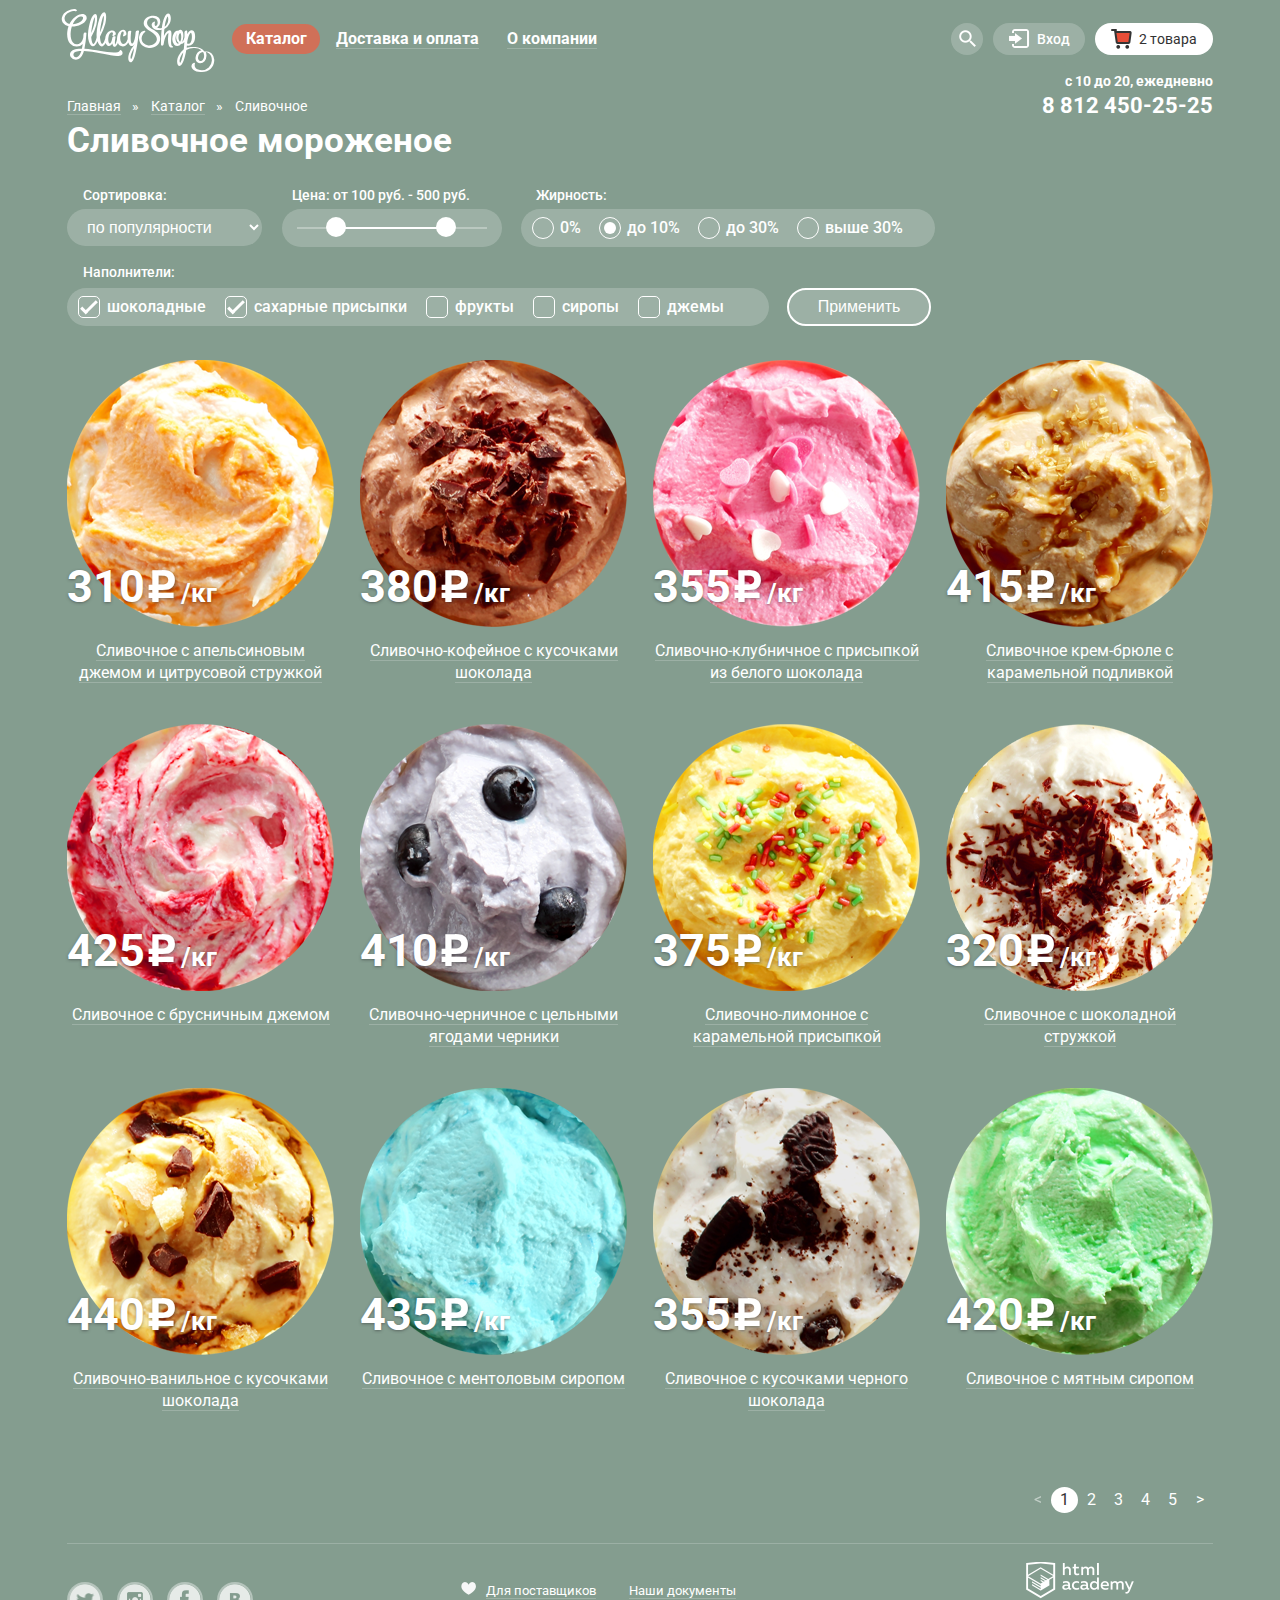
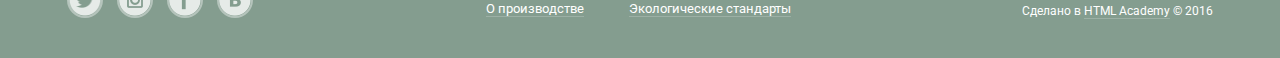
==== commit 709b68f3: "кастомизировал чекбоксы и радиобаттоны" ====
--- a/catalog.html
+++ b/catalog.html
@@ -122,20 +122,20 @@
 					<div class="fatness">
 						<p>Жирность:</p>
 						<div class="fatness-style">
-							<label><input type="radio" name="fatness" value="0%">0%</label>
-							<label><input type="radio" name="fatness" value="to 10%" checked>до 10%</label>
-							<label><input type="radio" name="fatness" value="to 30%">до 30%</label>
-							<label><input type="radio" name="fatness" value="from 30%">выше 30%</label>
+							<label class="fatness-radio"><input type="radio" name="fatness" value="0%"><span class="fatness-indicator"></span>0%</label>
+							<label class="fatness-radio"><input type="radio" name="fatness" value="to 10%" checked><span class="fatness-indicator"></span>до 10%</label>
+							<label class="fatness-radio"><input type="radio" name="fatness" value="to 30%"><span class="fatness-indicator"></span>до 30%</label>
+							<label  class="fatness-radio"><input type="radio" name="fatness" value="from 30%"><span class="fatness-indicator"></span>выше 30%</label>
 						</div>
 					</div>
 					<div class="toping">
 						<p>Наполнители:</p>
 						<div class="toping-style">
-							<label><input type="checkbox" name="chocolate" checked>шоколадные</label>
-							<label><input type="checkbox" name="sugar" checked>сахарные присыпки</label>
-							<label><input type="checkbox" name="fruits">фрукты</label>
-							<label><input type="checkbox" name="syrups">сиропы</label>
-							<label><input type="checkbox" name="jams">джемы</label>
+							<label class="toping-checkbox"><input type="checkbox" name="chocolate" checked><span class="indicator"></span>шоколадные</label>
+							<label class="toping-checkbox"><input type="checkbox" name="sugar" checked><span class="indicator"></span>сахарные присыпки</label>
+							<label class="toping-checkbox"><input type="checkbox" name="fruits"><span class="indicator"></span>фрукты</label>
+							<label class="toping-checkbox"><input type="checkbox" name="syrups"><span class="indicator"></span>сиропы</label>
+							<label class="toping-checkbox"><input type="checkbox" name="jams"><span class="indicator"></span>джемы</label>
 						</div>
 					</div>
 					<button class="apply" type="submit" value="apply">Применить</button>
--- a/css/style.min.css
+++ b/css/style.min.css
@@ -1 +1 @@
-a,body{color:#fff}body{min-width:1200px;margin:0;padding:0;font-size:16px;line-height:22px;background-color:#849d8f}a{text-decoration:none;border-bottom:1px solid rgba(255,255,255,.2)}body>input[type=radio]{display:none}h1,h2{font-size:35px;line-height:41px;font-weight:700}.btn,body,input,textarea{font-family:"Roboto","Arial",sans-serif}input,textarea{padding:0;border-width:1px;border-style:solid;border-color:#d3d3d2}.btn{display:inline-block;vertical-align:top;color:#fff;text-decoration:none;text-shadow:0 2px 5px rgba(160,32,11,.76);background:#f26843;background:-moz-linear-gradient(top,#f26843 0%,#e74a35 100%);background:-webkit-linear-gradient(top,#f26843 0%,#e74a35 100%);background:linear-gradient(to bottom,#f26843 0%,#e74a35 100%);border-radius:100px;box-shadow:0 2px 2px rgba(172,16,0,.64);border-bottom:none}.btn:hover{background:-moz-linear-gradient(top,#f58669 0%,#ec6f5e 100%);background:-webkit-linear-gradient(top,#f58669 0%,#ec6f5e 100%);background:linear-gradient(to bottom,#f58669 0%,#ec6f5e 100%);box-shadow:0 2px 2px #ac1000}.btn:active{background:-moz-linear-gradient(top,#d84732 0%,#e1613e 100%);background:-webkit-linear-gradient(top,#d84732 0%,#e1613e 100%);background:linear-gradient(to bottom,#d84732 0%,#e1613e 100%);box-shadow:inset 0 2px 2px #ac1000}.send-btn:focus{outline-width:0}.clearfix::after{content:"";display:table;clear:both}.container{position:relative;width:1146px;margin:0 auto;padding:0 27px}.site-wrapper{background:#849d8f url(../img/img-mainphoto-1.png) no-repeat top center;transition:background-image .5s ease,background-color .5s ease}.site-wrapper:after,.site-wrapper:before{content:"";visibility:hidden}.site-wrapper:before{background-image:url(../img/img-mainphoto-2.png) no-repeat top center}.site-wrapper:after{background-image:url(../img/img-mainphoto-3.png) no-repeat top center}.slider{position:relative;padding-top:270px;text-align:center;color:#fff;font-size:18px;line-height:1.2}.slide{display:none}.slide-title{width:670px;padding-top:46px;margin:0 auto 30px;font-weight:700;font-size:60px;line-height:60.35px}.slide-btn{padding:12px 42px;font-weight:700;font-size:32px;line-height:44px}.slider-controls label{display:inline-block;width:17px;height:17px;margin-right:8px;vertical-align:top;background-color:transparent;border:2px solid #fff;border-radius:50%;cursor:pointer}.slider-controls{position:absolute;bottom:23px;z-index:20;font-size:0}.slider-controls label:hover{border:2px solid #fff;background-color:rgba(255,255,255,.5)}#btn-1:checked~.site-wrapper #slide1,#btn-2:checked~.site-wrapper #slide2,#btn-3:checked~.site-wrapper #slide3{display:block}#btn-1:checked~.site-wrapper{background-color:#849d8f;background-image:url(../img/img-mainphoto-1.png)}#btn-2:checked~.site-wrapper{background-color:#8996a6;background-image:url(../img/img-mainphoto-2.png)}#btn-3:checked~.site-wrapper{background-color:#9d8b84;background-image:url(../img/img-mainphoto-3.png)}#btn-1:checked~.site-wrapper label[for=btn-1],#btn-2:checked~.site-wrapper label[for=btn-2],#btn-3:checked~.site-wrapper label[for=btn-3]{background-color:#fff}.logo{float:left;width:154px;padding-top:9px;margin-left:-6px}.main-menu{float:left;width:582px;font-weight:700}.main-menu ul{margin-top:24px;margin-left:17px;padding:0;list-style:none}.main-menu .menu-item,.main-menu li{display:inline-block;position:relative}.top-menu>li{padding-bottom:5px}.main-menu .menu-item{font-size:16px;line-height:18px;white-space:nowrap;vertical-align:top}.main-menu a{color:#fff;padding:6px 12px;border-bottom:none}.menu-item:hover{border-radius:20px;background:#f8f7f4;color:#333;text-decoration:none}.menu-item:active{box-shadow:inset 0 2px 1px 1px #696969}.menu-item::after{content:"";position:absolute;height:1px;background:rgba(255,255,255,.2);bottom:5px;left:12px;right:12px}.main-menu .sub-menu{position:absolute;overflow:hidden;left:-10px;top:35px;z-index:10;margin:0;padding:0;list-style:none;background:#f8f7f4;border-radius:5px;display:none;box-shadow:0 20px 20px 0 rgba(0,0,0,.4)}.basket:hover .full-basket-table,.main-menu a,.search:hover .form,.top-menu-item:hover .sub-menu,.user-block:hover .form{display:block}.main-menu .active{border-radius:20px;background:#d07058;color:#fff;padding:6px 13px 6px 14px}.active::after{content:"";position:absolute;height:0}.sub-menu a,.sub-menu li{display:block;font-size:14px;line-height:16px}.sub-menu li{text-decoration:none;font-weight:400}.sub-menu a{color:#333;width:109px;padding-top:9px;padding-bottom:10px;padding-left:21px}.sub-menu li:first-child{font-weight:700}.sub-menu li:first-child::after{content:"";position:absolute;height:1px;background:#d1d0ce;left:6px;right:6px}.sub-menu a:hover{background:#fbded7}.sub-menu a:active{background:#f6b5a5}.search,.userbar{float:right;width:267px;position:relative}.userbar a{border-bottom:none}.search{float:left;width:32px;margin-left:5px;margin-top:23px;margin-right:10px;padding-bottom:5px}.search-button{display:block;width:32px;height:32px;background-color:rgba(255,255,255,.2);border-radius:50%;background-image:url(../img/sprite.png);background-position:-12px -614px;text-decoration:none}.search-button:hover{background-color:#f8f7f4;background-position:-12px -651px}.search .form{background:#f8f7f4;box-shadow:0 20px 20px 0 rgba(0,0,0,.4);position:absolute;width:341px;right:0;top:37px;border-radius:5px;z-index:25;display:none}.search input[type=text]{font-size:14px;width:279px;line-height:24px;padding:10px 15px 12px;margin:20px 15px;border-radius:5px}.user-block{float:left;width:92px;margin-top:23px;padding-bottom:5px;margin-right:10px}.login{position:relative;display:inline-block;vertical-align:middle;width:32px;font-size:14px;line-height:16px;font-weight:500;padding:8px 16px 8px 44px;background-color:rgba(255,255,255,.2);border-radius:20px}.basket-button::before,.full-basket::before,.login::before{content:"";position:absolute;top:6px;left:16px;width:21px;height:20px;background:url(../img/sprite.png);background-position:-20px -485px}.login:hover{background-color:#f8f7f4;color:#323232}.login:hover::before{background:url(../img/sprite.png);background-position:-20px -524px}.user-block .form{background:#f8f7f4;position:absolute;width:278px;right:131px;top:60px;border-radius:5px;z-index:25;display:none;padding:20px 17px 20px 19px;box-shadow:0 20px 20px 0 rgba(0,0,0,.4)}.enter-btn{float:left;width:100px;font-size:18px;line-height:24px;font-weight:700;border:0;margin-right:15px;padding:12px 25px;cursor:pointer;text-shadow:none}.user-block input{margin-bottom:20px}.user-block input[type=email],.user-block input[type=password]{font-size:14px;width:241px;line-height:24px;padding:10px 15px 12px;border-radius:5px}.user-block-option a{display:block;float:right;color:#323232;font-size:13px;line-height:24px;width:143px;text-decoration:underline}.user-block-option a:hover{color:#e84d37}.basket{float:left;width:117px;margin-top:23px;padding-bottom:5px}.basket-button{position:relative;display:inline-block;vertical-align:middle;width:38px;font-size:14px;line-height:16px;font-weight:500;padding:8px 33px 8px 45px;background-color:rgba(255,255,255,.2);border-radius:20px}.basket-button::before,.full-basket::before{background-position:-20px -228px}.basket-button:hover::before{background-position:-20px -268px}.basket-button:hover,.full-basket{background-color:#f8f7f4;color:#323232}.full-basket{position:relative;display:inline-block;vertical-align:middle;width:58px;font-size:14px;line-height:16px;padding:8px 16px 8px 44px;background-color:#fff;border-radius:20px}.full-basket::before{background-position:-20px -360px}.full-basket-table{display:none;position:absolute;z-index:10;background:#f8f7f4;width:540px;right:0;top:60px;color:#323232;border-radius:10px;box-shadow:0 20px 20px 0 rgba(0,0,0,.4)}.checkout p,td{vertical-align:top}td{padding:0}.checkout{text-align:left;padding:20px;width:540px;min-height:140px}.checkout img{margin-left:14px}.checkout p{font-size:13px;line-height:16px;font-weight:400;width:246px;margin-left:13px;margin-top:0}.checkout input[type=checkbox]{display:none}.table-checkbox input[type=checkbox]+.checkbox-indicator{position:absolute;left:17px;width:10px;height:11px;border:none;cursor:pointer}.table-checkbox input[type=checkbox]:checked+.checkbox-indicator::after,.table-checkbox input[type=checkbox]:checked+.checkbox-indicator::before{content:"";position:absolute;top:5px;left:-2.5px;width:15px;height:2px;background-color:#000}.table-checkbox input[type=checkbox]:checked+.checkbox-indicator::before{transform:rotate(45deg)}.table-checkbox input[type=checkbox]:checked+.checkbox-indicator::after{transform:rotate(-45deg)}.constanta{color:#a6a6a5}.total{text-align:right;font-size:15px;line-height:18px;font-weight:700;margin:0 14px 0 0}.checkout-btn{font-weight:700;float:right;margin:13px 14px 19px;padding:14px 15px;font-size:18px;line-height:24px;text-shadow:none}table::after{content:"";position:absolute;z-index:10;height:1px;background:#cacac7;left:20px;right:20px}.worktime{position:absolute;top:51px;right:0;width:267px;font-size:14px;margin-top:22px;text-align:right}.breadcrumbs li,.phone,.time{line-height:16px;font-weight:700}.phone{margin-top:5px;font-size:22px;line-height:24px}.breadcrumbs li{display:inline-block;vertical-align:top;margin-right:8px;font-size:14px;font-weight:400}.breadcrumbs{margin-top:26px;margin-bottom:0;list-style:none;padding:0}.current a{border:none}.breadcrumbs-item::after{content:"»";display:inline-block;cursor:default;padding-left:8px}.breadcrumbs a:hover{color:#ffbc9e;border-color:#ffbc9e}.filters{margin-bottom:34px}.content h1{margin-bottom:26px;margin-top:0}.sorting{display:inline-block;margin-right:16px}.fatness p,.sorting p{margin:0 0 0 16px;font-size:14px;line-height:16px;font-weight:500}.sorting-style{text-transform:lowercase;color:#fff;background:rgba(255,255,255,.2);border-radius:25px;border:none;padding:9px 16px;width:195px;margin-top:6px}.sorting-style:hover{background:#fff;color:#323232}.filter-range{display:inline-block;vertical-align:top;width:220px}.filter-range-title{margin-left:10px;font-size:14px;line-height:16px;font-weight:500}.range-controls{position:relative;padding:18px 15px;background:rgba(255,255,255,.2);border-radius:25px;margin-top:6px}.range-controls .scale{background:rgba(255,255,255,.3)}.range-controls .bar,.range-toggle{width:80%;height:2px;background:#fff}.range-toggle{position:absolute;top:8px;width:20px;height:20px;border-radius:50%;cursor:pointer}.range-toggle:hover{width:22px;height:22px}.range-toggle-min{left:20%}.range-toggle-max{left:70%}.fatness{display:inline-block;vertical-align:top}.fatness p{margin:0 0 0 30px}.fatness-style{width:382px;margin-left:15px;margin-top:6px;padding:10px 16px;background:rgba(255,255,255,.2);border-radius:25px;font-size:16px;line-height:18px;font-weight:500}.fatness-style label{cursor:pointer;margin-right:19px}.fatness-style label:last-child,.toping-style label:last-child{margin-right:0}.fatness-style input{cursor:pointer;margin-right:10px}.toping{display:inline-block;vertical-align:top;width:702px}.toping p{margin:17px 0 0 16px;font-size:14px;line-height:16px;font-weight:500}.apply,.toping-style{margin-top:8px;padding:10px 16px;background:rgba(255,255,255,.2);border-radius:25px;font-size:16px;line-height:18px;font-weight:500}.toping-style label{cursor:pointer;margin-right:21px}.toping-style input{cursor:pointer;margin-right:11px}.apply{cursor:pointer;display:inline-block;width:144px;margin-top:41px;margin-left:14px;color:#fff;border:2px solid #fff;padding:8px 27px}.apply:hover{background:#fff;color:#323232}.apply:active{box-shadow:inset 0 2px 1px 1px #696969}.banners{width:560px;margin-top:38px;margin-bottom:39px;border-radius:15px}.banners h2{margin:0;padding-top:17px;padding-left:23px}.banners .btn,.banners p{font-size:18px;font-weight:700}.banners p{margin:0;padding-top:16px;padding-left:19px;padding-right:28px;line-height:22px}.banners .btn{line-height:24px;margin-top:45px;margin-bottom:20px;padding:12px 24px 11px 22px;text-shadow:none}.raspberries{float:left;background:#d03641 url(../img/bg-raspberry.jpg) no-repeat;background-position:-50px -100px}.rasp-btn{margin-left:372px}.chocolate{float:right;background:#b95b32 url(../img/bg-chocolate.jpg) no-repeat}.choco-btn{margin-left:349px}.goods .item{display:inline-block;position:relative;width:267px;vertical-align:top;margin-right:26px;margin-bottom:40px;z-index:5;text-align:center}.goods .item:hover{z-index:6}.goods .item:hover::before,.item:hover .btn{display:block}.item img{position:relative;margin-bottom:7px}.goods .item::before{display:none;content:"";position:absolute;background:rgba(255,255,255,.6);box-shadow:0 20px 20px 0 rgba(0,0,0,.4);opacity:.3;top:-6px;bottom:-86px;left:-13px;right:-13px}.goods .item:nth-child(4n){margin-right:0}.hit::after{content:"";position:absolute;left:0;top:0;width:61px;height:61px;background:url(../img/img-hit.png) no-repeat;z-index:10}.item .price,.item .ruble{position:absolute;z-index:15}.item .price{font-weight:700;text-align:left;text-shadow:0 1px 3px rgba(49,50,53,.5);left:0;font-size:45px;top:216px}.item .ruble{font-size:0;top:-7px;left:80px;width:32px;height:37px;background:url(../img/icon-rub.svg) no-repeat}.weight{font-size:26px;margin-left:36px}span+a:hover{color:#ffbc9e;border-bottom:1px solid rgba(255,188,158,.2)}.btn-quick-view{display:none;position:absolute;left:50%;bottom:-65px;margin-left:-100px;font-size:18px;line-height:24px;font-weight:700;padding:14px 17px;text-shadow:none}.item:hover a{border:none}.shop{width:1146px;background:#fff9cb url(../img/bg-waffle.jpg);border-radius:15px;margin-bottom:40px}.blog a,.shop h2,.technology{color:#323232;font-size:24px;line-height:30px;padding-left:21px}.shop h2{margin:0;padding-top:27px;font-weight:500}.technology{position:relative;font-size:16px;line-height:22px;font-weight:400;display:inline-block;vertical-align:top;width:482px;padding-left:79px}.technology p{margin:22px 0 0}.picture::before{content:"";position:absolute;width:49px;height:49px;background:url(../img/sprite.png)}.icecream::before{top:5px;left:20px;background-position:-20px -764px}.leaf::before{top:90px;left:20px;background-position:-20px -833px}.cow::before{top:5px;left:20px;background-position:-20px -694px}.termometr::before{top:90px;left:20px;background-position:-20px -902px}p.leaf,p.termometr{padding-bottom:23px}.blog,.subscribe{width:560px;border-radius:15px}.blog{color:#000;min-height:220px;margin-right:26px;background:#ead8e9 url(../img/bg-blog.jpg) no-repeat;float:left}.blog p{margin:0;padding-top:24px;padding-left:20px}.blog a{display:block;width:283px;font-weight:700;text-decoration:underline;border:none;margin-top:8px}.blog a:hover{color:#e84d37}.subscribe{float:right;margin-bottom:40px;background:url(../img/bg-subscribe.jpg)}.subscribe-wrapper{background:#f8f7f4;margin:5px 5px 5px 6px;border-radius:15px}.subscribe p{line-height:22px;color:#5a5a5a;margin:0;padding:30px 21px 34px}.subscribe form{padding:0 20px 33px 26px}.subscribe-wrapper input[type=email]{font-size:16px;line-height:24px;width:328px;padding:10px 14px;border-radius:5px;margin-right:10px}.send-btn{font-size:18px;line-height:24px;font-weight:700;border:0;padding:11px 18px;cursor:pointer;text-shadow:none}.map{position:relative;width:100%;margin:0 auto 17px}.feedback{position:absolute;width:302px;top:-395px;right:27px;background:rgba(255,255,255,.98);color:#323232;border-radius:15px}.feedback .pickup,.feedback p{width:221px;font-size:14px;line-height:20px;margin:0;padding-top:30px;padding-left:25px}.feedback .pickup{width:175px;padding-top:18px}.feedback b,.feedback-btn{font-size:18px;line-height:24px}.feedback-btn{font-weight:700;margin:23px 24px 31px;padding:10px 28px;text-shadow:none}.feedback-form,.overlay{display:none;position:fixed}.feedback-form{padding-top:22px;padding-left:24px;margin-left:-239px;color:#323232;background:#f8f7f4;border-radius:15px;box-sizing:border-box;top:100px;z-index:110;left:50%;width:477px}.overlay{top:0;left:0;z-index:100;width:100%;height:100%;background:rgba(0,0,0,.5)}.feedback-form-show{display:block;animation:boom .5s}.overlay-show{display:block}@keyframes boom{0%{transform:translateY(-1200px)}70%{transform:translateY(30px)}90%{transform:translateY(-10px)}to{transform:translateY(0)}}.feedback-form-close{position:absolute;top:15px;right:15px;width:18px;height:17px;font-size:0;border:0;background:#f8f7f4;cursor:pointer}.feedback-form h2{font-size:24px;line-height:28px;margin:0 0 23px}.feedback-form-close::after,.feedback-form-close::before{content:"";position:absolute;top:7px;right:-3px;width:24px;height:3px;background-color:#060606;border-radius:1px}.feedback-form-close::before{transform:rotate(45deg)}.feedback-form-close::after{transform:rotate(-45deg)}.feedback-form input[type=email],.feedback-form input[type=text],.feedback-form textarea{font-size:16px;line-height:24px;padding:11px 14px;border-radius:5px}.feedback-form input{width:237px;margin-bottom:20px}.feedback-form textarea{width:399px;height:155px}.send-feedback-btn{font-size:18px;line-height:24px;font-weight:700;float:right;width:139px;padding:11px 24px 13px;border:0;cursor:pointer;margin:24px 24px 27px 0;text-shadow:none}.pagination{float:right;padding:0;margin:35px 0 57px}.pagination a{display:inline-block;line-height:26px;color:#fff;float:left;width:27px;height:26px;text-decoration:none;border:none;text-align:center}.pagination a:hover{background:rgba(255,255,255,.3);border-radius:50%}a.current-page{color:#323232;background:#fff;border-radius:50%}.disabled{cursor:default;opacity:.5}.pagination .disabled:hover{background:0 0}.goods::after{content:"";position:absolute;top:1445px;height:1px;background:rgba(255,255,255,.2);width:1146px;left:27px}.main-footer{padding-top:12px;padding-bottom:30px}.footer-social{float:left;width:267px;margin-right:27px}.footer-info{position:relative;font-size:13px;line-height:18px;float:left;display:inline-block;vertical-align:top;padding-left:125px;width:455px}.footer-copyright a:hover,.footer-info a:hover{color:#ffbc9e;border-bottom:1px solid rgba(255,188,158,.2)}.footer-copyright::before,.heart::before{content:"";position:absolute;left:100px;width:15px;height:13px;background:url(../img/sprite.png);background-position:-20px -400px}.regulations{float:left;width:117px}.about-production{float:left;width:170px;margin-left:26px}.footer-copyright{position:relative;top:20px;float:right;width:267px;font-size:12px;line-height:18px;text-align:right;vertical-align:bottom}.footer-copyright::before{top:-40px;left:80px;width:108px;height:38px;background-position:-20px -564px}.social-btn{display:inline-block;width:32px;height:32px;margin-right:10px;margin-bottom:10px;font-size:0;text-decoration:none;vertical-align:top;background:url(../img/sprite.png) no-repeat;opacity:.8;border-radius:50%;border:2px solid rgba(255,255,255,.5)}.social-btn-tw{background-position:-10.5px -114px}.social-btn-inst{background-position:-10px -62px}.social-btn-fb{background-position:-10px -10px}.social-btn-vk{background-position:-10px -166px}.social-btn:hover{opacity:1}.social-btn:active{box-shadow:inset 0 2px 1px 1px #888}+a,body{color:#fff}body{min-width:1200px;margin:0;padding:0;font-size:16px;line-height:22px;background-color:#849d8f}a{text-decoration:none;border-bottom:1px solid rgba(255,255,255,.2)}body>input[type=radio]{display:none}h1,h2{font-size:35px;line-height:41px;font-weight:700}.btn,body,input,textarea{font-family:"Roboto","Arial",sans-serif}input,textarea{padding:0;border-width:1px;border-style:solid;border-color:#d3d3d2}.btn{display:inline-block;vertical-align:top;color:#fff;text-decoration:none;text-shadow:0 2px 5px rgba(160,32,11,.76);background:#f26843;background:-moz-linear-gradient(top,#f26843 0%,#e74a35 100%);background:-webkit-linear-gradient(top,#f26843 0%,#e74a35 100%);background:linear-gradient(to bottom,#f26843 0%,#e74a35 100%);border-radius:100px;box-shadow:0 2px 2px rgba(172,16,0,.64);border-bottom:none}.btn:hover{background:-moz-linear-gradient(top,#f58669 0%,#ec6f5e 100%);background:-webkit-linear-gradient(top,#f58669 0%,#ec6f5e 100%);background:linear-gradient(to bottom,#f58669 0%,#ec6f5e 100%);box-shadow:0 2px 2px #ac1000}.btn:active{background:-moz-linear-gradient(top,#d84732 0%,#e1613e 100%);background:-webkit-linear-gradient(top,#d84732 0%,#e1613e 100%);background:linear-gradient(to bottom,#d84732 0%,#e1613e 100%);box-shadow:inset 0 2px 2px #ac1000}.send-btn:focus{outline-width:0}.clearfix::after{content:"";display:table;clear:both}.container{position:relative;width:1146px;margin:0 auto;padding:0 27px}.site-wrapper{background:#849d8f url(../img/img-mainphoto-1.png) no-repeat top center;transition:background-image .5s ease,background-color .5s ease}.site-wrapper:after,.site-wrapper:before{content:"";visibility:hidden}.site-wrapper:before{background-image:url(../img/img-mainphoto-2.png) no-repeat top center}.site-wrapper:after{background-image:url(../img/img-mainphoto-3.png) no-repeat top center}.slider{position:relative;padding-top:270px;text-align:center;color:#fff;font-size:18px;line-height:1.2}.slide{display:none}.slide-title{width:670px;padding-top:46px;margin:0 auto 30px;font-weight:700;font-size:60px;line-height:60.35px}.slide-btn{padding:12px 42px;font-weight:700;font-size:32px;line-height:44px}.slider-controls label{display:inline-block;width:17px;height:17px;margin-right:8px;vertical-align:top;background-color:transparent;border:2px solid #fff;border-radius:50%;cursor:pointer}.slider-controls{position:absolute;bottom:23px;z-index:20;font-size:0}.slider-controls label:hover{border:2px solid #fff;background-color:rgba(255,255,255,.5)}#btn-1:checked~.site-wrapper #slide1,#btn-2:checked~.site-wrapper #slide2,#btn-3:checked~.site-wrapper #slide3{display:block}#btn-1:checked~.site-wrapper{background-color:#849d8f;background-image:url(../img/img-mainphoto-1.png)}#btn-2:checked~.site-wrapper{background-color:#8996a6;background-image:url(../img/img-mainphoto-2.png)}#btn-3:checked~.site-wrapper{background-color:#9d8b84;background-image:url(../img/img-mainphoto-3.png)}#btn-1:checked~.site-wrapper label[for=btn-1],#btn-2:checked~.site-wrapper label[for=btn-2],#btn-3:checked~.site-wrapper label[for=btn-3]{background-color:#fff}.logo{float:left;width:154px;padding-top:9px;margin-left:-6px}.main-menu{float:left;width:582px;font-weight:700}.main-menu ul{margin-top:24px;margin-left:17px;padding:0;list-style:none}.main-menu .menu-item,.main-menu li{display:inline-block;position:relative}.top-menu>li{padding-bottom:5px}.main-menu .menu-item{font-size:16px;line-height:18px;white-space:nowrap;vertical-align:top}.main-menu a{color:#fff;padding:6px 12px;border-bottom:none}.menu-item:hover{border-radius:20px;background:#f8f7f4;color:#333;text-decoration:none}.menu-item:active{box-shadow:inset 0 2px 1px 1px #696969}.menu-item::after{content:"";position:absolute;height:1px;background:rgba(255,255,255,.2);bottom:5px;left:12px;right:12px}.main-menu .sub-menu{position:absolute;overflow:hidden;left:-10px;top:35px;z-index:10;margin:0;padding:0;list-style:none;background:#f8f7f4;border-radius:5px;display:none;box-shadow:0 20px 20px 0 rgba(0,0,0,.4)}.basket:hover .full-basket-table,.main-menu a,.search:hover .form,.top-menu-item:hover .sub-menu,.user-block:hover .form{display:block}.main-menu .active{border-radius:20px;background:#d07058;color:#fff;padding:6px 13px 6px 14px}.active::after{content:"";position:absolute;height:0}.sub-menu a,.sub-menu li{display:block;font-size:14px;line-height:16px}.sub-menu li{text-decoration:none;font-weight:400}.sub-menu a{color:#333;width:109px;padding-top:9px;padding-bottom:10px;padding-left:21px}.sub-menu li:first-child{font-weight:700}.sub-menu li:first-child::after{content:"";position:absolute;height:1px;background:#d1d0ce;left:6px;right:6px}.sub-menu a:hover{background:#fbded7}.sub-menu a:active{background:#f6b5a5}.search,.userbar{float:right;width:267px;position:relative}.userbar a{border-bottom:none}.search{float:left;width:32px;margin-left:5px;margin-top:23px;margin-right:10px;padding-bottom:5px}.search-button{display:block;width:32px;height:32px;background-color:rgba(255,255,255,.2);border-radius:50%;background-image:url(../img/sprite.png);background-position:-12px -614px;text-decoration:none}.search-button:hover{background-color:#f8f7f4;background-position:-12px -651px}.search .form{background:#f8f7f4;box-shadow:0 20px 20px 0 rgba(0,0,0,.4);position:absolute;width:341px;right:0;top:37px;border-radius:5px;z-index:25;display:none}.search input[type=text]{font-size:14px;width:279px;line-height:24px;padding:10px 15px 12px;margin:20px 15px;border-radius:5px}.user-block{float:left;width:92px;margin-top:23px;padding-bottom:5px;margin-right:10px}.login{position:relative;display:inline-block;vertical-align:middle;width:32px;font-size:14px;line-height:16px;font-weight:500;padding:8px 16px 8px 44px;background-color:rgba(255,255,255,.2);border-radius:20px}.basket-button::before,.full-basket::before,.login::before{content:"";position:absolute;top:6px;left:16px;width:21px;height:20px;background:url(../img/sprite.png);background-position:-20px -485px}.login:hover{background-color:#f8f7f4;color:#323232}.login:hover::before{background:url(../img/sprite.png);background-position:-20px -524px}.user-block .form{background:#f8f7f4;position:absolute;width:278px;right:131px;top:60px;border-radius:5px;z-index:25;display:none;padding:20px 17px 20px 19px;box-shadow:0 20px 20px 0 rgba(0,0,0,.4)}.enter-btn{float:left;width:100px;font-size:18px;line-height:24px;font-weight:700;border:0;margin-right:15px;padding:12px 25px;cursor:pointer;text-shadow:none}.user-block input{margin-bottom:20px}.user-block input[type=email],.user-block input[type=password]{font-size:14px;width:241px;line-height:24px;padding:10px 15px 12px;border-radius:5px}.user-block-option a{display:block;float:right;color:#323232;font-size:13px;line-height:24px;width:143px;text-decoration:underline}.user-block-option a:hover{color:#e84d37}.basket{float:left;width:117px;margin-top:23px;padding-bottom:5px}.basket-button{position:relative;display:inline-block;vertical-align:middle;width:38px;font-size:14px;line-height:16px;font-weight:500;padding:8px 33px 8px 45px;background-color:rgba(255,255,255,.2);border-radius:20px}.basket-button::before,.full-basket::before{background-position:-20px -228px}.basket-button:hover::before{background-position:-20px -268px}.basket-button:hover,.full-basket{background-color:#f8f7f4;color:#323232}.full-basket{position:relative;display:inline-block;vertical-align:middle;width:58px;font-size:14px;line-height:16px;padding:8px 16px 8px 44px;background-color:#fff;border-radius:20px}.full-basket::before{background-position:-20px -360px}.full-basket-table{display:none;position:absolute;z-index:10;background:#f8f7f4;width:540px;right:0;top:60px;color:#323232;border-radius:10px;box-shadow:0 20px 20px 0 rgba(0,0,0,.4)}.checkout p,td{vertical-align:top}td{padding:0}.checkout{text-align:left;padding:20px;width:540px;min-height:140px}.checkout img{margin-left:14px}.checkout p{font-size:13px;line-height:16px;font-weight:400;width:246px;margin-left:13px;margin-top:0}.checkout input[type=checkbox]{display:none}.table-checkbox input[type=checkbox]+.checkbox-indicator{position:absolute;left:17px;width:10px;height:11px;border:none;cursor:pointer}.table-checkbox input[type=checkbox]:checked+.checkbox-indicator::after,.table-checkbox input[type=checkbox]:checked+.checkbox-indicator::before{content:"";position:absolute;top:5px;left:-2.5px;width:15px;height:2px;background-color:#000}.table-checkbox input[type=checkbox]:checked+.checkbox-indicator::before{transform:rotate(45deg)}.table-checkbox input[type=checkbox]:checked+.checkbox-indicator::after{transform:rotate(-45deg)}.constanta{color:#a6a6a5}.total{text-align:right;font-size:15px;line-height:18px;font-weight:700;margin:0 14px 0 0}.checkout-btn{font-weight:700;float:right;margin:13px 14px 19px;padding:14px 15px;font-size:18px;line-height:24px;text-shadow:none}table::after{content:"";position:absolute;z-index:10;height:1px;background:#cacac7;left:20px;right:20px}.worktime{position:absolute;top:51px;right:0;width:267px;font-size:14px;margin-top:22px;text-align:right}.breadcrumbs li,.phone,.time{line-height:16px;font-weight:700}.phone{margin-top:5px;font-size:22px;line-height:24px}.breadcrumbs li{display:inline-block;vertical-align:top;margin-right:8px;font-size:14px;font-weight:400}.breadcrumbs{margin-top:26px;margin-bottom:0;list-style:none;padding:0}.current a{border:none}.breadcrumbs-item::after{content:"»";display:inline-block;cursor:default;padding-left:8px}.breadcrumbs a:hover{color:#ffbc9e;border-color:#ffbc9e}.filters{margin-bottom:34px}.content h1{margin-bottom:26px;margin-top:0}.sorting{display:inline-block;margin-right:16px}.fatness p,.sorting p{margin:0 0 0 16px;font-size:14px;line-height:16px;font-weight:500}.sorting-style{text-transform:lowercase;color:#fff;background:rgba(255,255,255,.2);border-radius:25px;border:none;padding:9px 16px;width:195px;margin-top:6px}.sorting-style:hover{background:#fff;color:#323232}.filter-range{display:inline-block;vertical-align:top;width:220px}.filter-range-title{margin-left:10px;font-size:14px;line-height:16px;font-weight:500}.range-controls{position:relative;padding:18px 15px;background:rgba(255,255,255,.2);border-radius:25px;margin-top:6px}.range-controls .scale{background:rgba(255,255,255,.3)}.range-controls .bar,.range-toggle{width:80%;height:2px;background:#fff}.range-toggle{position:absolute;top:8px;width:20px;height:20px;border-radius:50%;cursor:pointer}.range-toggle:hover{width:22px;height:22px}.range-toggle-min{left:20%}.range-toggle-max{left:70%}.fatness{display:inline-block;vertical-align:top}.fatness p{margin:0 0 0 30px}.fatness-style{width:382px;margin-left:15px;margin-top:6px;padding:10px 16px;background:rgba(255,255,255,.2);border-radius:25px;font-size:16px;line-height:18px;font-weight:500;user-select:none}.fatness-style label{position:relative;cursor:pointer;margin-right:19px}.fatness-style label:last-child,.toping-style label:last-child{margin-right:0}.fatness-style input{cursor:pointer;margin-right:10px}input[type=checkbox],input[type=radio]{visibility:hidden}.fatness-style label::before{content:"";position:absolute;left:-5px;top:-1px;width:20px;height:20px;border:1px solid #fff;border-radius:50%}.fatness-style label:hover::before{left:-6px;top:-2px;border:2px solid #fff}.fatness-radio input[type=radio]:checked+.fatness-indicator::before{content:"";position:absolute;top:4px;left:0;width:12px;height:12px;border-radius:50%;background-color:#fff}.toping-style label::before{content:"";position:absolute;left:-5px;top:-1px;width:20px;height:20px;border:1px solid #fff;border-radius:5px}.toping-style label:hover::before{border:2px solid #fff;top:-2px;left:-6px}.toping-checkbox input[type=checkbox]:checked+.indicator::before{content:"";position:absolute;top:12px;left:-3px;width:8px;height:3px;background-color:#fff}.toping-checkbox input[type=checkbox]:checked+.indicator::after{content:"";position:absolute;top:8px;left:1px;width:15px;height:3px;background-color:#fff}.toping-checkbox input[type=checkbox]:checked+.indicator::before{transform:rotate(45deg)}.toping-checkbox input[type=checkbox]:checked+.indicator::after{transform:rotate(-45deg)}.toping{display:inline-block;vertical-align:top;width:702px}.toping p{margin:17px 0 0 16px;font-size:14px;line-height:16px;font-weight:500}.apply,.toping-style{margin-top:8px;padding:10px 16px;background:rgba(255,255,255,.2);border-radius:25px;font-size:16px;line-height:18px;font-weight:500}.toping-style label{position:relative;cursor:pointer;margin-right:20px}.toping-style input{cursor:pointer;margin-right:11px}.apply{cursor:pointer;display:inline-block;width:144px;margin-top:41px;margin-left:14px;color:#fff;border:2px solid #fff;padding:8px 27px}.apply:hover{background:#fff;color:#323232}.apply:active{box-shadow:inset 0 2px 1px 1px #696969}.banners{width:560px;margin-top:38px;margin-bottom:39px;border-radius:15px}.banners h2{margin:0;padding-top:17px;padding-left:23px}.banners .btn,.banners p{font-size:18px;font-weight:700}.banners p{margin:0;padding-top:16px;padding-left:19px;padding-right:28px;line-height:22px}.banners .btn{line-height:24px;margin-top:45px;margin-bottom:20px;padding:12px 24px 11px 22px;text-shadow:none}.raspberries{float:left;background:#d03641 url(../img/bg-raspberry.jpg) no-repeat;background-position:-50px -100px}.rasp-btn{margin-left:372px}.chocolate{float:right;background:#b95b32 url(../img/bg-chocolate.jpg) no-repeat}.choco-btn{margin-left:349px}.goods .item{display:inline-block;position:relative;width:267px;vertical-align:top;margin-right:26px;margin-bottom:40px;z-index:5;text-align:center}.goods .item:hover{z-index:6}.goods .item:hover::before,.item:hover .btn{display:block}.item img{position:relative;margin-bottom:7px}.goods .item::before{display:none;content:"";position:absolute;background:rgba(255,255,255,.6);box-shadow:0 20px 20px 0 rgba(0,0,0,.4);opacity:.3;top:-6px;bottom:-86px;left:-13px;right:-13px}.goods .item:nth-child(4n){margin-right:0}.hit::after{content:"";position:absolute;left:0;top:0;width:61px;height:61px;background:url(../img/img-hit.png) no-repeat;z-index:10}.item .price,.item .ruble{position:absolute;z-index:15}.item .price{font-weight:700;text-align:left;text-shadow:0 1px 3px rgba(49,50,53,.5);left:0;font-size:45px;top:216px}.item .ruble{font-size:0;top:-7px;left:80px;width:32px;height:37px;background:url(../img/icon-rub.svg) no-repeat}.weight{font-size:26px;margin-left:36px}span+a:hover{color:#ffbc9e;border-bottom:1px solid rgba(255,188,158,.2)}.btn-quick-view{display:none;position:absolute;left:50%;bottom:-65px;margin-left:-100px;font-size:18px;line-height:24px;font-weight:700;padding:14px 17px;text-shadow:none}.item:hover a{border:none}.shop{width:1146px;background:#fff9cb url(../img/bg-waffle.jpg);border-radius:15px;margin-bottom:40px}.blog a,.shop h2,.technology{color:#323232;font-size:24px;line-height:30px;padding-left:21px}.shop h2{margin:0;padding-top:27px;font-weight:500}.technology{position:relative;font-size:16px;line-height:22px;font-weight:400;display:inline-block;vertical-align:top;width:482px;padding-left:79px}.technology p{margin:22px 0 0}.picture::before{content:"";position:absolute;width:49px;height:49px;background:url(../img/sprite.png)}.icecream::before{top:5px;left:20px;background-position:-20px -764px}.leaf::before{top:90px;left:20px;background-position:-20px -833px}.cow::before{top:5px;left:20px;background-position:-20px -694px}.termometr::before{top:90px;left:20px;background-position:-20px -902px}p.leaf,p.termometr{padding-bottom:23px}.blog,.subscribe{width:560px;border-radius:15px}.blog{color:#000;min-height:220px;margin-right:26px;background:#ead8e9 url(../img/bg-blog.jpg) no-repeat;float:left}.blog p{margin:0;padding-top:24px;padding-left:20px}.blog a{display:block;width:283px;font-weight:700;text-decoration:underline;border:none;margin-top:8px}.blog a:hover{color:#e84d37}.subscribe{float:right;margin-bottom:40px;background:url(../img/bg-subscribe.jpg)}.subscribe-wrapper{background:#f8f7f4;margin:5px 5px 5px 6px;border-radius:15px}.subscribe p{line-height:22px;color:#5a5a5a;margin:0;padding:30px 21px 34px}.subscribe form{padding:0 20px 33px 26px}.subscribe-wrapper input[type=email]{font-size:16px;line-height:24px;width:328px;padding:10px 14px;border-radius:5px;margin-right:10px}.send-btn{font-size:18px;line-height:24px;font-weight:700;border:0;padding:11px 18px;cursor:pointer;text-shadow:none}.map{position:relative;width:100%;margin:0 auto 17px}.feedback{position:absolute;width:302px;top:-395px;right:27px;background:rgba(255,255,255,.98);color:#323232;border-radius:15px}.feedback .pickup,.feedback p{width:221px;font-size:14px;line-height:20px;margin:0;padding-top:30px;padding-left:25px}.feedback .pickup{width:175px;padding-top:18px}.feedback b,.feedback-btn{font-size:18px;line-height:24px}.feedback-btn{font-weight:700;margin:23px 24px 31px;padding:10px 28px;text-shadow:none}.feedback-form,.overlay{display:none;position:fixed}.feedback-form{padding-top:22px;padding-left:24px;margin-left:-239px;color:#323232;background:#f8f7f4;border-radius:15px;box-sizing:border-box;top:100px;z-index:110;left:50%;width:477px}.overlay{top:0;left:0;z-index:100;width:100%;height:100%;background:rgba(0,0,0,.5)}.feedback-form-show{display:block;animation:boom .5s}.overlay-show{display:block}@-webkit-keyframes boom{0%{-webkit-transform:translateY(-1200px);transform:translateY(-1200px)}70%{-webkit-transform:translateY(30px);transform:translateY(30px)}90%{-webkit-transform:translateY(-10px);transform:translateY(-10px)}to{-webkit-transform:translateY(0);transform:translateY(0)}}@keyframes boom{0%{-webkit-transform:translateY(-1200px);transform:translateY(-1200px)}70%{-webkit-transform:translateY(30px);transform:translateY(30px)}90%{-webkit-transform:translateY(-10px);transform:translateY(-10px)}to{-webkit-transform:translateY(0);transform:translateY(0)}}.feedback-form-close{position:absolute;top:15px;right:15px;width:18px;height:17px;font-size:0;border:0;background:#f8f7f4;cursor:pointer}.feedback-form h2{font-size:24px;line-height:28px;margin:0 0 23px}.feedback-form-close::after,.feedback-form-close::before{content:"";position:absolute;top:7px;right:-3px;width:24px;height:3px;background-color:#060606;border-radius:1px}.feedback-form-close::before{transform:rotate(45deg)}.feedback-form-close::after{transform:rotate(-45deg)}.feedback-form input[type=email],.feedback-form input[type=text],.feedback-form textarea{font-size:16px;line-height:24px;padding:11px 14px;border-radius:5px}.feedback-form input{width:237px;margin-bottom:20px}.feedback-form textarea{width:399px;height:155px}.send-feedback-btn{font-size:18px;line-height:24px;font-weight:700;float:right;width:139px;padding:11px 24px 13px;border:0;cursor:pointer;margin:24px 24px 27px 0;text-shadow:none}.pagination{float:right;padding:0;margin:35px 0 57px}.pagination a{display:inline-block;line-height:26px;color:#fff;float:left;width:27px;height:26px;text-decoration:none;border:none;text-align:center}.pagination a:hover{background:rgba(255,255,255,.3);border-radius:50%}a.current-page{color:#323232;background:#fff;border-radius:50%}.disabled{cursor:default;opacity:.5}.pagination .disabled:hover{background:0 0}.goods::after{content:"";position:absolute;top:1445px;height:1px;background:rgba(255,255,255,.2);width:1146px;left:27px}.main-footer{padding-top:12px;padding-bottom:30px}.footer-social{float:left;width:267px;margin-right:27px}.footer-info{position:relative;font-size:13px;line-height:18px;float:left;display:inline-block;vertical-align:top;padding-left:125px;width:455px}.footer-copyright a:hover,.footer-info a:hover{color:#ffbc9e;border-bottom:1px solid rgba(255,188,158,.2)}.footer-copyright::before,.heart::before{content:"";position:absolute;left:100px;width:15px;height:13px;background:url(../img/sprite.png);background-position:-20px -400px}.regulations{float:left;width:117px}.about-production{float:left;width:170px;margin-left:26px}.footer-copyright{position:relative;top:20px;float:right;width:267px;font-size:12px;line-height:18px;text-align:right;vertical-align:bottom}.footer-copyright::before{top:-40px;left:80px;width:108px;height:38px;background-position:-20px -564px}.social-btn{display:inline-block;width:32px;height:32px;margin-right:10px;margin-bottom:10px;font-size:0;text-decoration:none;vertical-align:top;background:url(../img/sprite.png) no-repeat;opacity:.8;border-radius:50%;border:2px solid rgba(255,255,255,.5)}.social-btn-tw{background-position:-10.5px -114px}.social-btn-inst{background-position:-10px -62px}.social-btn-fb{background-position:-10px -10px}.social-btn-vk{background-position:-10px -166px}.social-btn:hover{opacity:1}.social-btn:active{box-shadow:inset 0 2px 1px 1px #888}